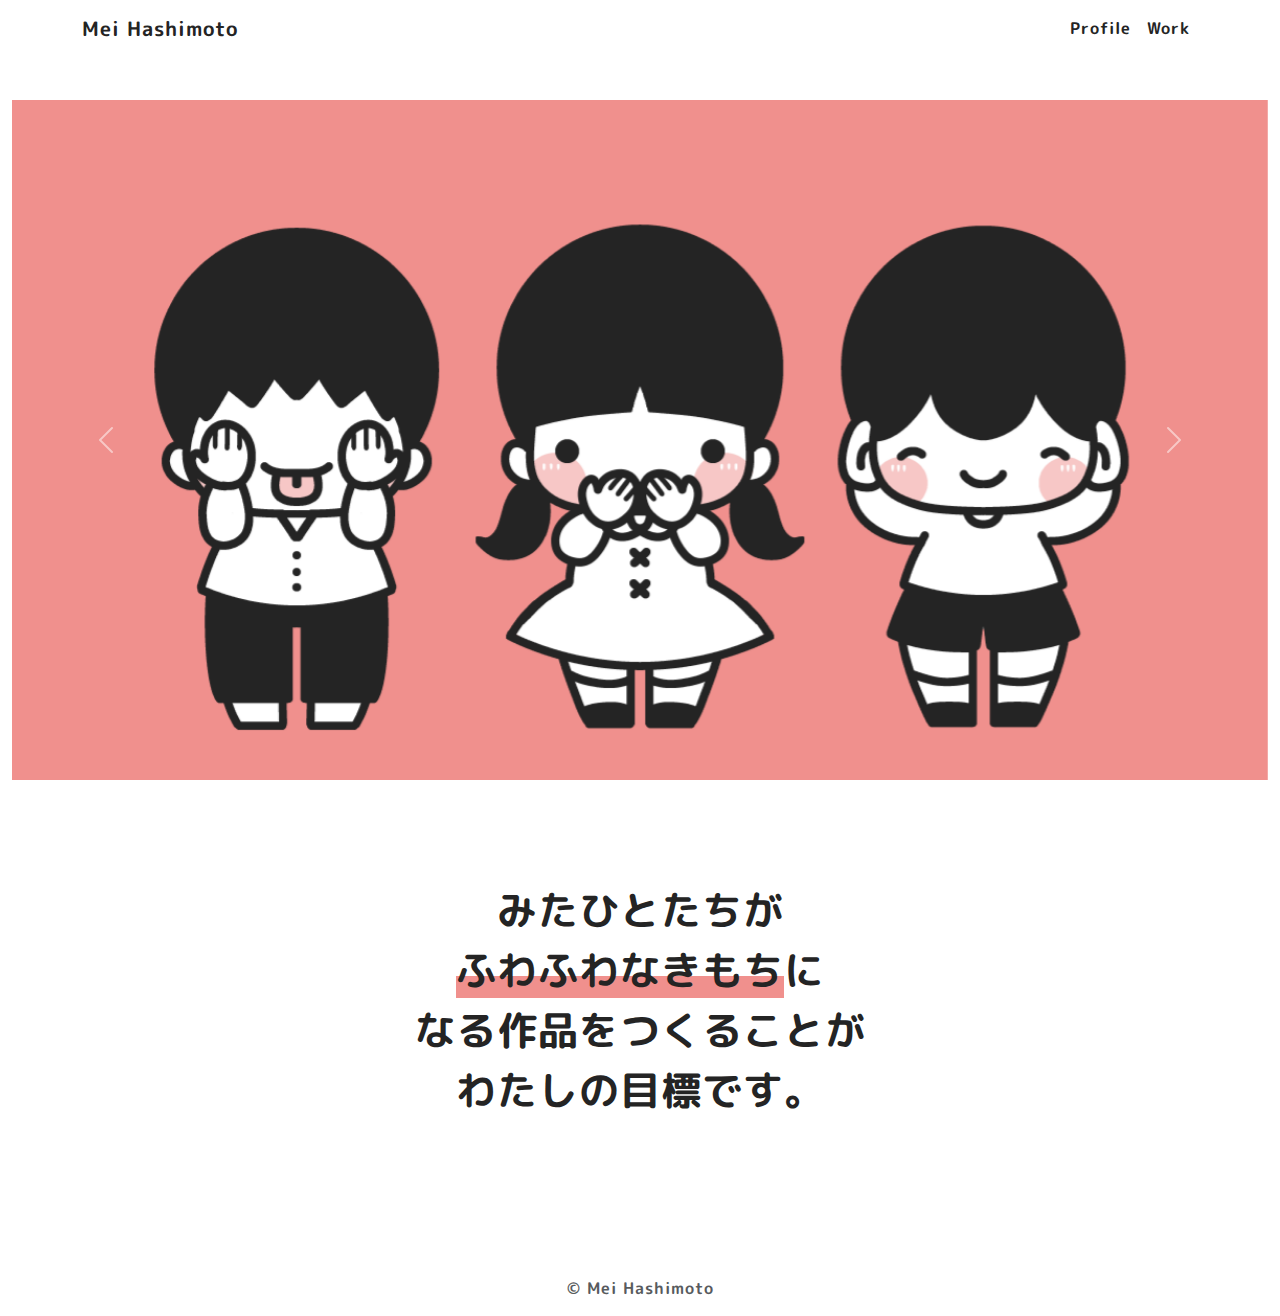
==== index.html @ e9914fd6 "Add files via upload" ====
<!doctype html>
<html lang="ja">
<head>
	<meta charset="utf-8">
	<meta name="description" content="はしもとめいのサイトです。">
	<meta name="viewport" content="width=device-width, initial-scale=1">
	<title>はしもとめい</title>
	<link href="css/reset.css" rel="stylesheet" type="text/css">
	<link href="css/bootstrap.min.css" rel="stylesheet" type="text/css">
	<link href="css/style.css" rel="stylesheet" type="text/css">
	<script src="js/jquery-3.7.1.min.js"></script>
	<script src="js/bootstrap.min.js"></script>
</head>
<body>
	
    <header>
		<nav class="fixed-top navbar navbar-expand-lg bg-white">
			<div class="container-lg">
			<a class="navbar-brand" href="./index.html">Mei Hashimoto</a>
			<button class="navbar-toggler" type="button" data-bs-toggle="collapse" data-bs-target="#navbarNav" aria-controls="navbarNav" aria-expanded="false" aria-label="Toggle navigation">
				<span class="navbar-toggler-icon"></span>
			</button>
			<div class="collapse navbar-collapse justify-content-end" id="navbarNav">
				<ul class="navbar-nav">
					<li class="nav-item">
						<a class="nav-link" href="./profile.html">Profile</a>
					</li>
					<li class="nav-item">
						<a class="nav-link" href="#">Work</a>
					</li>
				</ul>
				</div>
			</div>
		</nav>
    </header>
	
	<main>
		<section id="mainvisual">
			<div class="container-xxl">
				<div id="carouselExample" class="carousel slide">
				  <div class="carousel-inner">
					<div class="carousel-item active">
					  <img src="img/mainvisual1.png" class="d-block w-100" alt="メインビジュアル１">
					</div>
					<div class="carousel-item">
					  <img src="img/mainvisual2.png" class="d-block w-100" alt="メインビジュアル２">
					</div>
				  </div>
				  <button class="carousel-control-prev" type="button" data-bs-target="#carouselExample" data-bs-slide="prev">
					<span class="carousel-control-prev-icon" aria-hidden="true"></span>
					<span class="visually-hidden">Previous</span>
				  </button>
				  <button class="carousel-control-next" type="button" data-bs-target="#carouselExample" data-bs-slide="next">
					<span class="carousel-control-next-icon" aria-hidden="true"></span>
					<span class="visually-hidden">Next</span>
				  </button>
				</div>
			</div>
		</section>
		
		<section id="goal">
			<div class="container">
				<p class="text-center fs-1">みたひとたちが<br><span class="line-marker">ふわふわなきもち</span>に<br>なる作品をつくることが<br>わたしの目標です。</p>
			</div>
		</section>
	
	</main>
	
	<footer class="footer mt-4 py-3">
		<div class="container text-center">
		  <span class="text-muted">&copy; Mei Hashimoto</span>
		</div>
	 </footer>
</body>
</html>
---- css/style.css ----
@charset "UTF-8";


/* style */
:root{
	--dark: #242424;
	--main-color: #f0908d;
}

@font-face {
 	font-family: "MPLUSRounded1c";
 	src: url("../font/MPLUSRounded1c-Bold.ttf") format("truetype");
	font-weight: normal;
    font-style: normal;
}

body{
	letter-spacing: 1px;
	font-family: 'MPLUSRounded1c', sans-serif;
	color: var(--dark);
}

section{
	padding-bottom: 100px;
}
section:first-child{
	padding-top: 100px;
}

.line-marker{
	background:linear-gradient(transparent 60%, var(--main-color) 60%);
}

.sec-title{
	font-size: 3.2rem;
	text-align: center;
	margin-bottom: 40px;
}
.sec-title span{
	padding: 0 20px;
}

/******************************************************/
/*header*/
/******************************************************/
/*ハンバーガーボタン*/
.navbar-toggler-icon{
  background-image: url("data:image/svg+xml,%3csvg xmlns='http://www.w3.org/2000/svg' width='30' height='30' viewBox='0 0 30 30'%3e%3cpath stroke='rgba(255,255,255, 1)' stroke-linecap='round' stroke-miterlimit='10' stroke-width='3' d='M4 7h22M4 15h22M4 23h22'/%3e%3c/svg%3e");
}
.navbar-toggler{
	background-color: var(--dark);
}

/* サイトタイトル */
.navbar-brand{
	color: var(--dark);
}

/* nav-itemの文字色 */
.navbar .navbar-nav .nav-link {
    color: var(--dark);
}
/* nav-item activeの文字色 */
.navbar .navbar-nav .active > .nav-link {
    color: var(--dark);
}
/* nav-item:focus、nav-item:hoverの文字色 */
.navbar .navbar-nav .nav-link:focus, .navbar-light .navbar-nav .nav-link:hover {
    color: var(--dark);
}
/* ドロップダウンアイテムの文字色 */
.dropdown-item {
    color: var(--dark);
}

.navbar-toggler:focus {
    box-shadow: none;
}

.nav-item:hover{
	text-decoration: underline;
}


/******************************************************/
/*footer*/
/******************************************************/
footer{
	background-color: #fff;
}
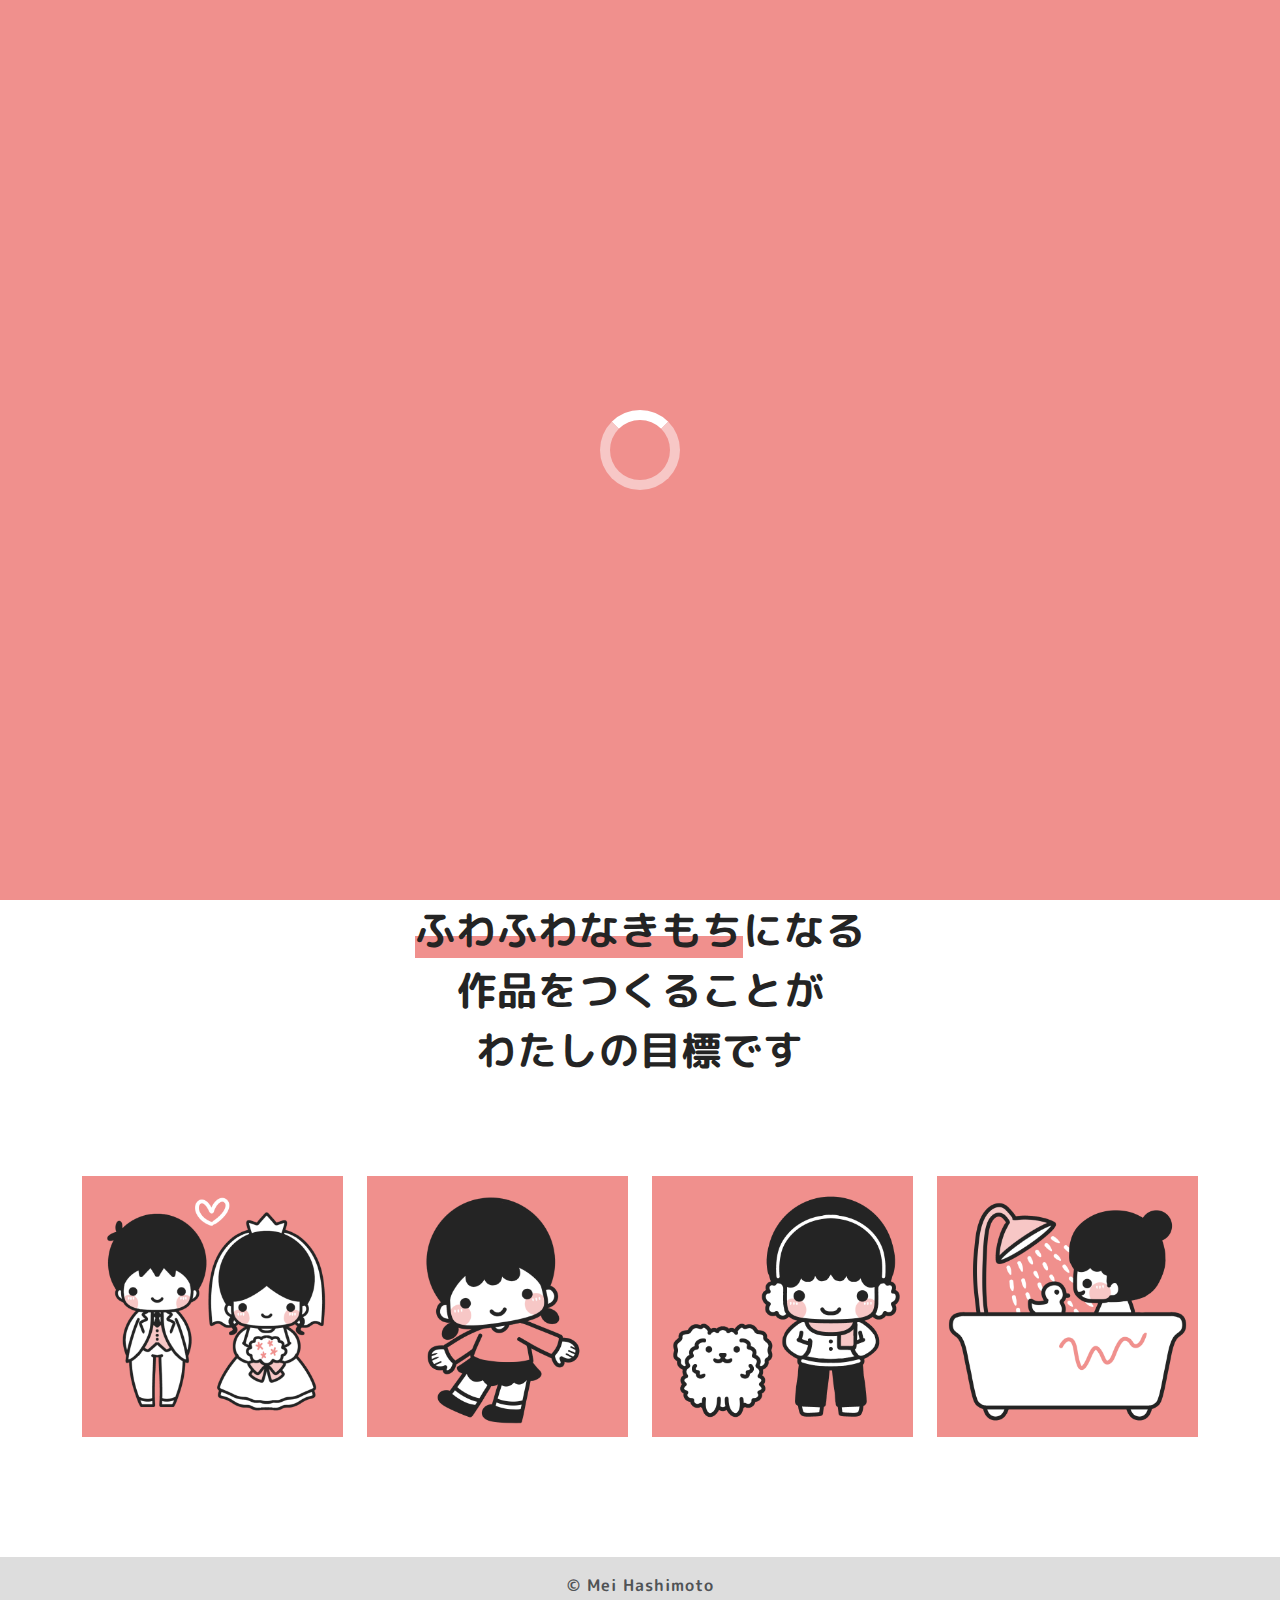
==== commit 10cd2916: "Add files via upload" ====
--- a/index.html
+++ b/index.html
@@ -1,29 +1,33 @@
 <!doctype html>
-<html lang="ja">
+<html lang="ja"><!-- InstanceBegin template="/Templates/テンプレート.dwt" codeOutsideHTMLIsLocked="false" -->
 <head>
 	<meta charset="utf-8">
+	<meta name="viewport" content="width=device-width, initial-scale=1">
+	<!-- InstanceBeginEditable name="doctitle" -->
+	<title>はしもとめい</title>
 	<meta name="description" content="はしもとめいのサイトです。">
-	<meta name="viewport" content="width=device-width, initial-scale=1">
-	<title>はしもとめい</title>
+	<!-- InstanceEndEditable -->
 	<link href="css/reset.css" rel="stylesheet" type="text/css">
 	<link href="css/bootstrap.min.css" rel="stylesheet" type="text/css">
 	<link href="css/style.css" rel="stylesheet" type="text/css">
 	<script src="js/jquery-3.7.1.min.js"></script>
 	<script src="js/bootstrap.min.js"></script>
+	<!-- InstanceBeginEditable name="head" -->
+	<!-- InstanceEndEditable -->
 </head>
 <body>
 	
     <header>
-		<nav class="fixed-top navbar navbar-expand-lg bg-white">
+		<nav class="fixed-top navbar navbar-expand-lg">
 			<div class="container-lg">
-			<a class="navbar-brand" href="./index.html">Mei Hashimoto</a>
+			<a class="navbar-brand" href="index.html">Mei Hashimoto</a>
 			<button class="navbar-toggler" type="button" data-bs-toggle="collapse" data-bs-target="#navbarNav" aria-controls="navbarNav" aria-expanded="false" aria-label="Toggle navigation">
 				<span class="navbar-toggler-icon"></span>
 			</button>
 			<div class="collapse navbar-collapse justify-content-end" id="navbarNav">
 				<ul class="navbar-nav">
 					<li class="nav-item">
-						<a class="nav-link" href="./profile.html">Profile</a>
+						<a class="nav-link" href="profile.html">Profile</a>
 					</li>
 					<li class="nav-item">
 						<a class="nav-link" href="#">Work</a>
@@ -35,6 +39,7 @@
     </header>
 	
 	<main>
+		<!-- InstanceBeginEditable name="main" -->
 		<section id="mainvisual">
 			<div class="container-xxl">
 				<div id="carouselExample" class="carousel slide">
@@ -60,10 +65,29 @@
 		
 		<section id="goal">
 			<div class="container">
-				<p class="text-center fs-1">みたひとたちが<br><span class="line-marker">ふわふわなきもち</span>に<br>なる作品をつくることが<br>わたしの目標です。</p>
+				<p class="text-center fs-1">みたひとたちが<br><span class="line-marker">ふわふわなきもち</span>になる<br>作品をつくることが<br>わたしの目標です</p>
 			</div>
 		</section>
-	
+		
+		<section id="gallary">
+			<div class="container">
+				<div class="row">
+					<div class="col-6 col-lg-3 mb-3">
+						<img src="img/gallary1.PNG" alt="花嫁と花婿">
+					</div>
+					<div class="col-6 col-lg-3 mb-3">
+						<img src="img/gallary2.PNG" alt="女の子">
+					</div>
+					<div class="col-6 col-lg-3 mb-3">
+						<img src="img/gallary3.PNG" alt="冬服と犬">
+					</div>
+					<div class="col-6 col-lg-3 mb-3">
+						<img src="img/gallary4.PNG" alt="お風呂">
+					</div>
+				</div>
+			</div>
+		</section>
+		<!-- InstanceEndEditable -->
 	</main>
 	
 	<footer class="footer mt-4 py-3">
@@ -71,5 +95,13 @@
 		  <span class="text-muted">&copy; Mei Hashimoto</span>
 		</div>
 	 </footer>
+	
+	<div class="loading">
+		<div class="loading-animation">
+			<div class="loader-1"></div>
+		</div>
+	</div>
+	
+	<script src="js/script.js"></script>
 </body>
-</html>
+<!-- InstanceEnd --></html>
--- a/css/style.css
+++ b/css/style.css
@@ -21,10 +21,10 @@
 }
 
 section{
-	padding-bottom: 100px;
+	padding-bottom: 80px;
 }
 section:first-child{
-	padding-top: 100px;
+	padding-top: 80px;
 }
 
 .line-marker{
@@ -43,6 +43,10 @@
 /******************************************************/
 /*header*/
 /******************************************************/
+.navbar{
+	background-color: #fff;
+}
+
 /*ハンバーガーボタン*/
 .navbar-toggler-icon{
   background-image: url("data:image/svg+xml,%3csvg xmlns='http://www.w3.org/2000/svg' width='30' height='30' viewBox='0 0 30 30'%3e%3cpath stroke='rgba(255,255,255, 1)' stroke-linecap='round' stroke-miterlimit='10' stroke-width='3' d='M4 7h22M4 15h22M4 23h22'/%3e%3c/svg%3e");
@@ -86,5 +90,66 @@
 /*footer*/
 /******************************************************/
 footer{
-	background-color: #fff;
+	background-color: #ddd;
+}
+
+/******************************************************/
+/*loading*/
+/******************************************************/
+.loading {
+  width: 100vw;
+  height: 100vh;
+  transition: all 1s;
+  background-color: #FFF;
+  position: fixed;
+  top: 0;
+  left: 0;
+  z-index: 9999;
+  opacity: 1;
+  visibility: visible;
+}
+
+.loading.is-active {
+  opacity: 0;
+  visibility: hidden;
+}
+
+.loading-animation {
+  width: 100vw;
+  height: 100vh;
+  transition: all 1s;
+  background-color: var(--main-color);
+  z-index: 9999;
+  display: flex;
+  align-items: center;
+  justify-content: center;
+  opacity: 0;
+  visibility: hidden;
+}
+
+.loading-animation.is-active {
+  opacity: 1;
+  visibility: visible;
+}
+
+.loader-1 {
+  width: 80px;
+  height: 80px;
+  border-radius: 50%;
+  border: solid 10px;
+  border-color: #fff #f7c7c6 #f7c7c6;
+  position: relative;
+  animation-name: spin;
+  animation-duration: 1s;
+  animation-iteration-count: infinite;
+  animation-timing-function: linear;
+}
+.loading p{
+	color: #fff;
+}
+
+@keyframes spin {
+  to {
+    transform: rotate(360deg);
+  }
 }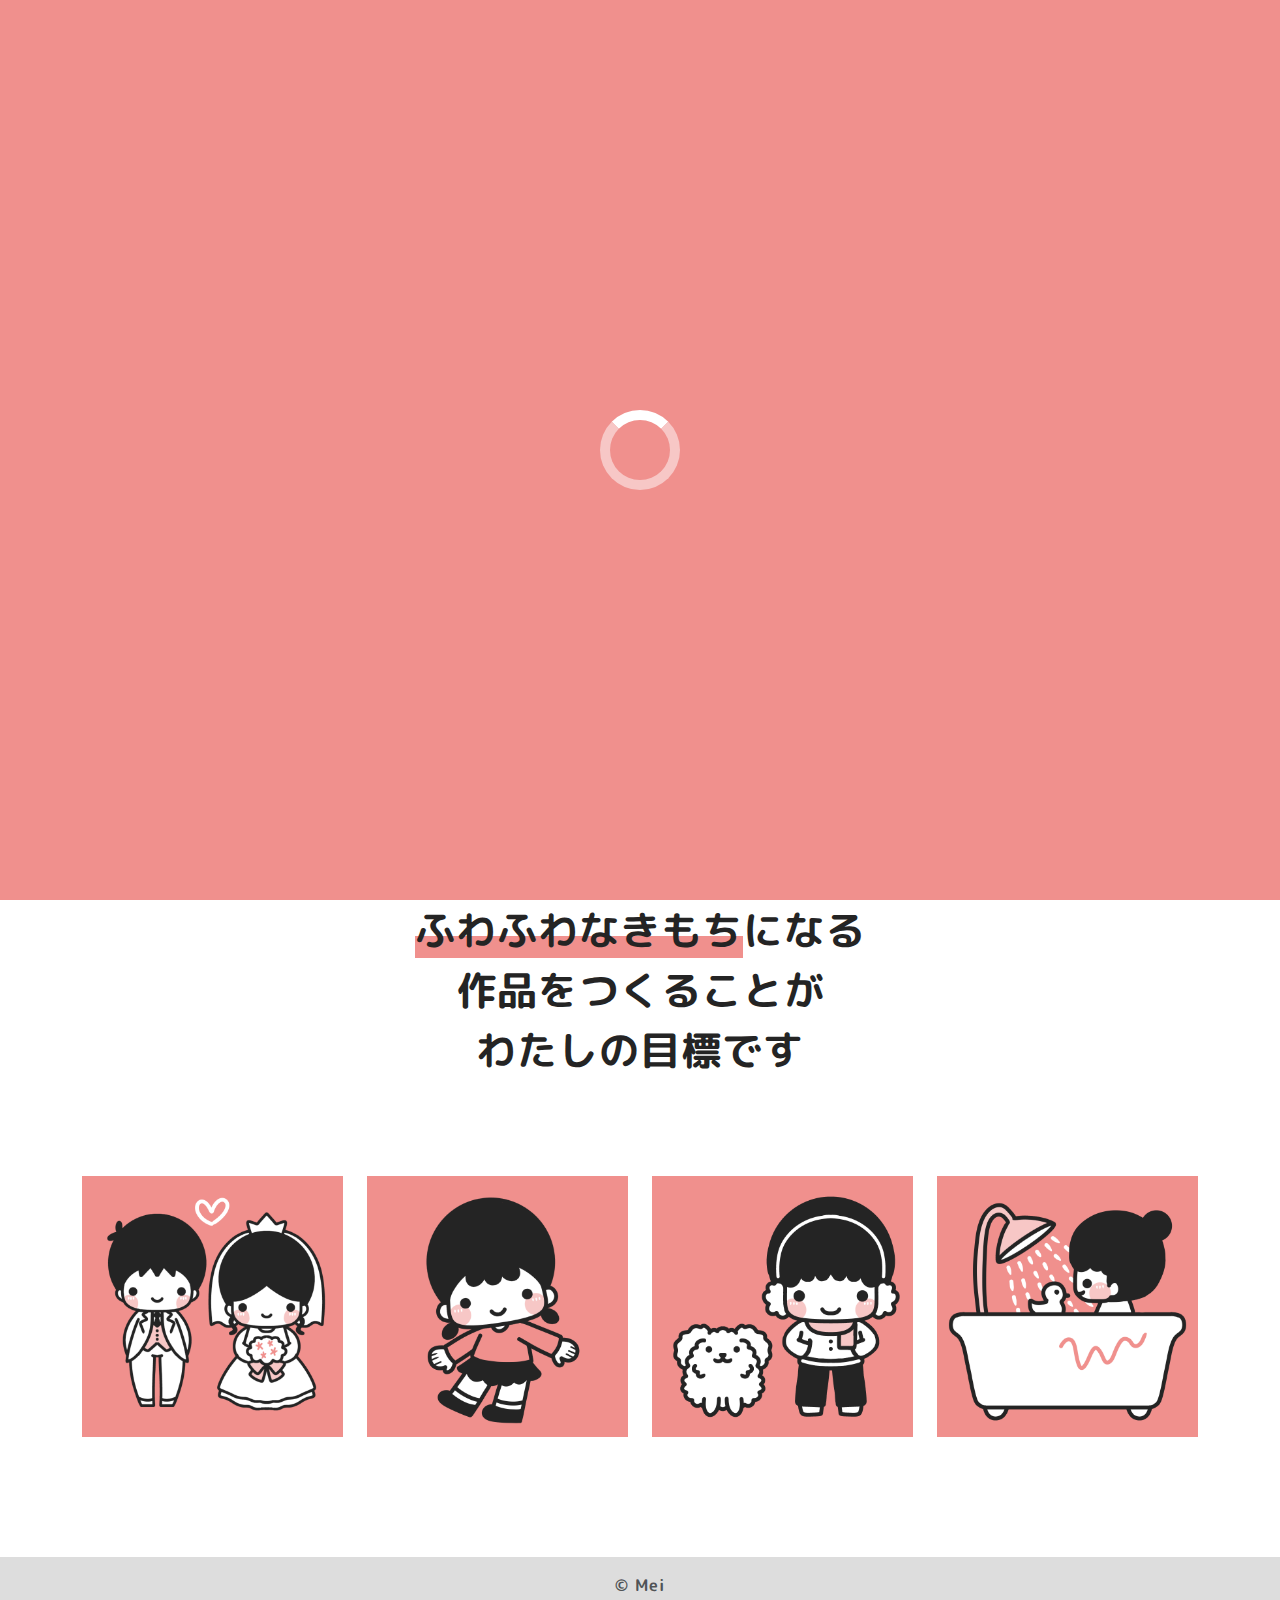
==== commit c697e118: "Add files via upload" ====
--- a/index.html
+++ b/index.html
@@ -4,9 +4,10 @@
 	<meta charset="utf-8">
 	<meta name="viewport" content="width=device-width, initial-scale=1">
 	<!-- InstanceBeginEditable name="doctitle" -->
-	<title>はしもとめい</title>
-	<meta name="description" content="はしもとめいのサイトです。">
+	<title>Mei</title>
+	<meta name="description" content="イラストレーターMeiのサイトです。みたひとたちがふわふわなきもちになる作品をつくることがわたしの目標です">
 	<!-- InstanceEndEditable -->
+	<link rel="icon" href="./img/favicon.ico">
 	<link href="css/reset.css" rel="stylesheet" type="text/css">
 	<link href="css/bootstrap.min.css" rel="stylesheet" type="text/css">
 	<link href="css/style.css" rel="stylesheet" type="text/css">
@@ -20,19 +21,27 @@
     <header>
 		<nav class="fixed-top navbar navbar-expand-lg">
 			<div class="container-lg">
-			<a class="navbar-brand" href="index.html">Mei Hashimoto</a>
-			<button class="navbar-toggler" type="button" data-bs-toggle="collapse" data-bs-target="#navbarNav" aria-controls="navbarNav" aria-expanded="false" aria-label="Toggle navigation">
-				<span class="navbar-toggler-icon"></span>
-			</button>
-			<div class="collapse navbar-collapse justify-content-end" id="navbarNav">
-				<ul class="navbar-nav">
-					<li class="nav-item">
-						<a class="nav-link" href="profile.html">Profile</a>
-					</li>
-					<li class="nav-item">
-						<a class="nav-link" href="#">Work</a>
-					</li>
-				</ul>
+			    <a class="navbar-brand" href="index.html">
+					<img src="img/icon.png" alt="Logo">
+				</a>
+				<button class="navbar-toggler" type="button" data-bs-toggle="collapse" data-bs-target="#navbarNav" aria-controls="navbarNav" aria-expanded="false" aria-label="Toggle navigation">
+					<span class="navbar-toggler-icon"></span>
+				</button>
+				<div class="collapse navbar-collapse justify-content-end" id="navbarNav">
+					<ul class="navbar-nav">
+						<li class="nav-item">
+							<a class="nav-link" href="index.html">Home</a>
+						</li>
+						<li class="nav-item">
+							<a class="nav-link" href="profile.html">Profile</a>
+						</li>
+						<li class="nav-item">
+							<a class="nav-link" href="gallery.html">gallery</a>
+						</li>
+						<li class="nav-item">
+							<a class="nav-link" href="web.html">WebSite</a>
+						</li>
+					</ul>
 				</div>
 			</div>
 		</nav>
@@ -92,7 +101,7 @@
 	
 	<footer class="footer mt-4 py-3">
 		<div class="container text-center">
-		  <span class="text-muted">&copy; Mei Hashimoto</span>
+		  <span class="text-muted">&copy; Mei</span>
 		</div>
 	 </footer>
 	
--- a/css/style.css
+++ b/css/style.css
@@ -45,6 +45,11 @@
 /******************************************************/
 .navbar{
 	background-color: #fff;
+}
+
+.navbar-brand img{
+	width: 30px;
+	height: 30px;
 }
 
 /*ハンバーガーボタン*/
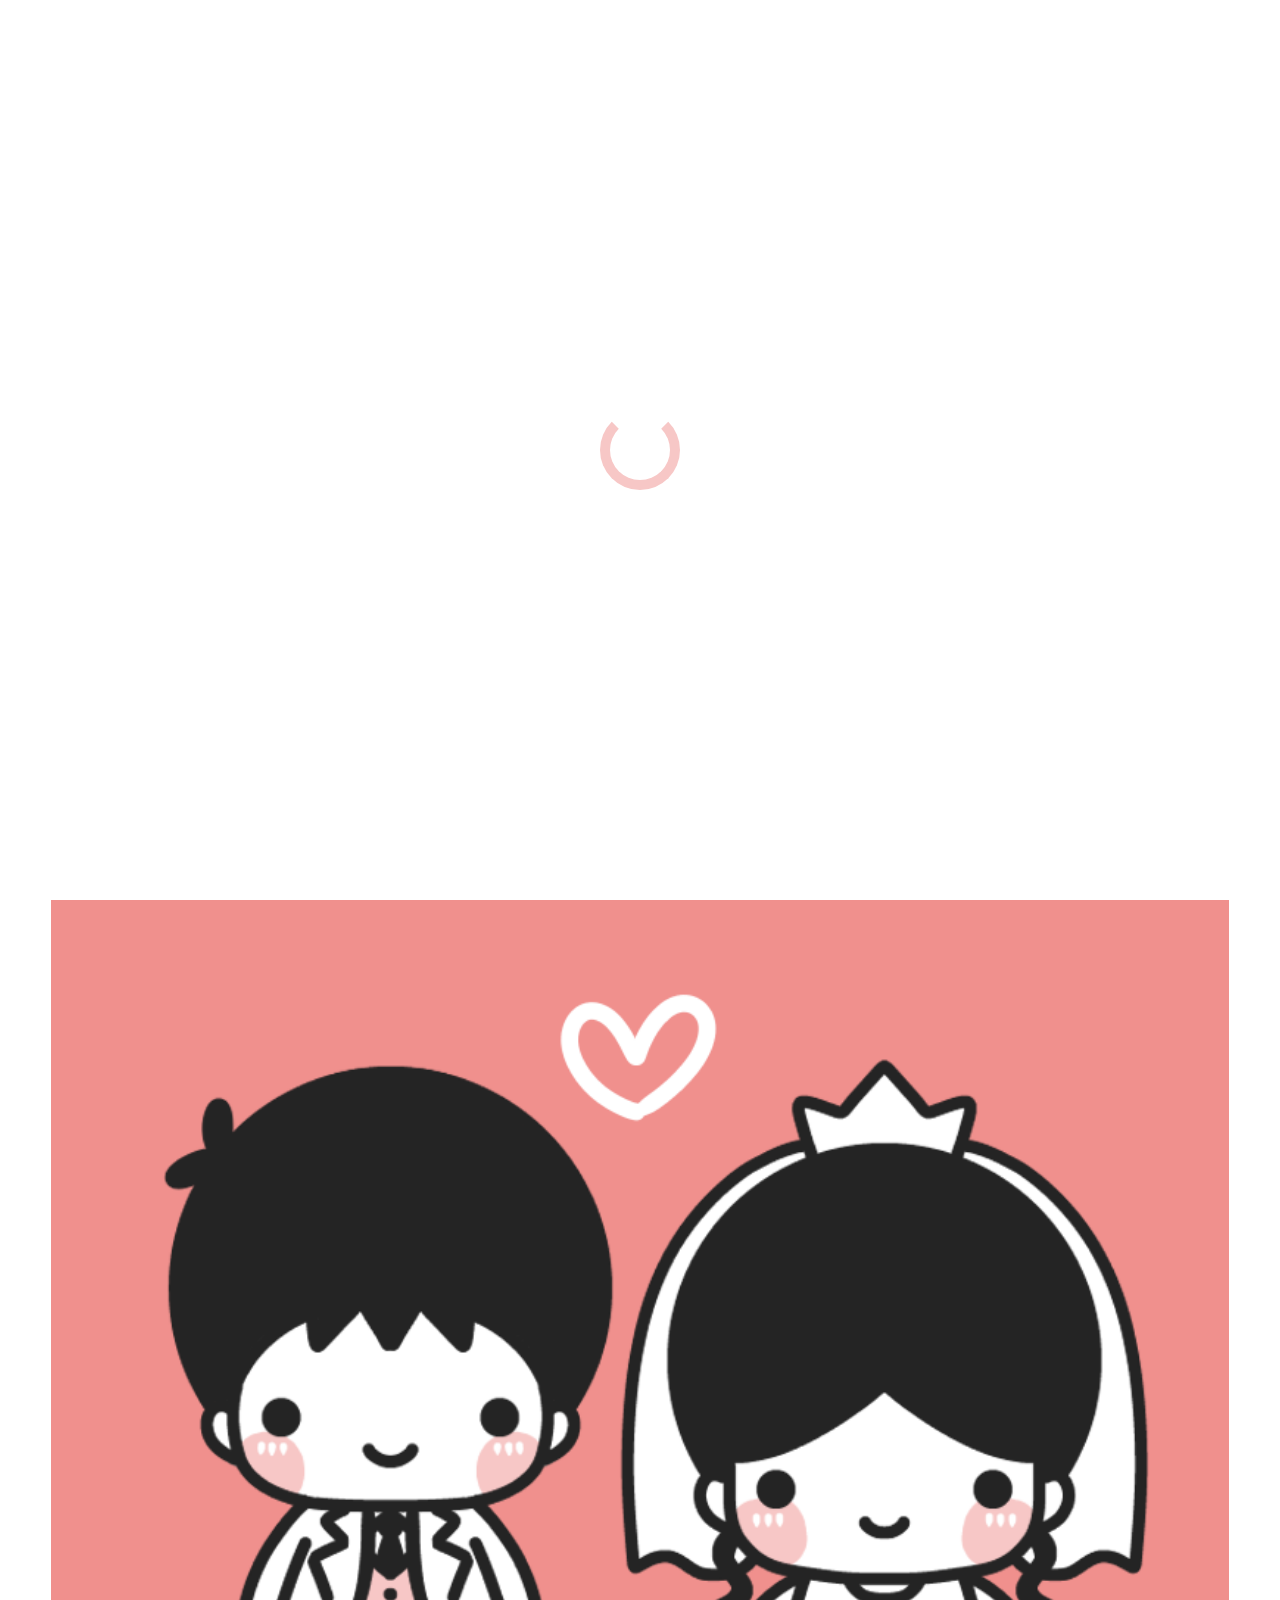
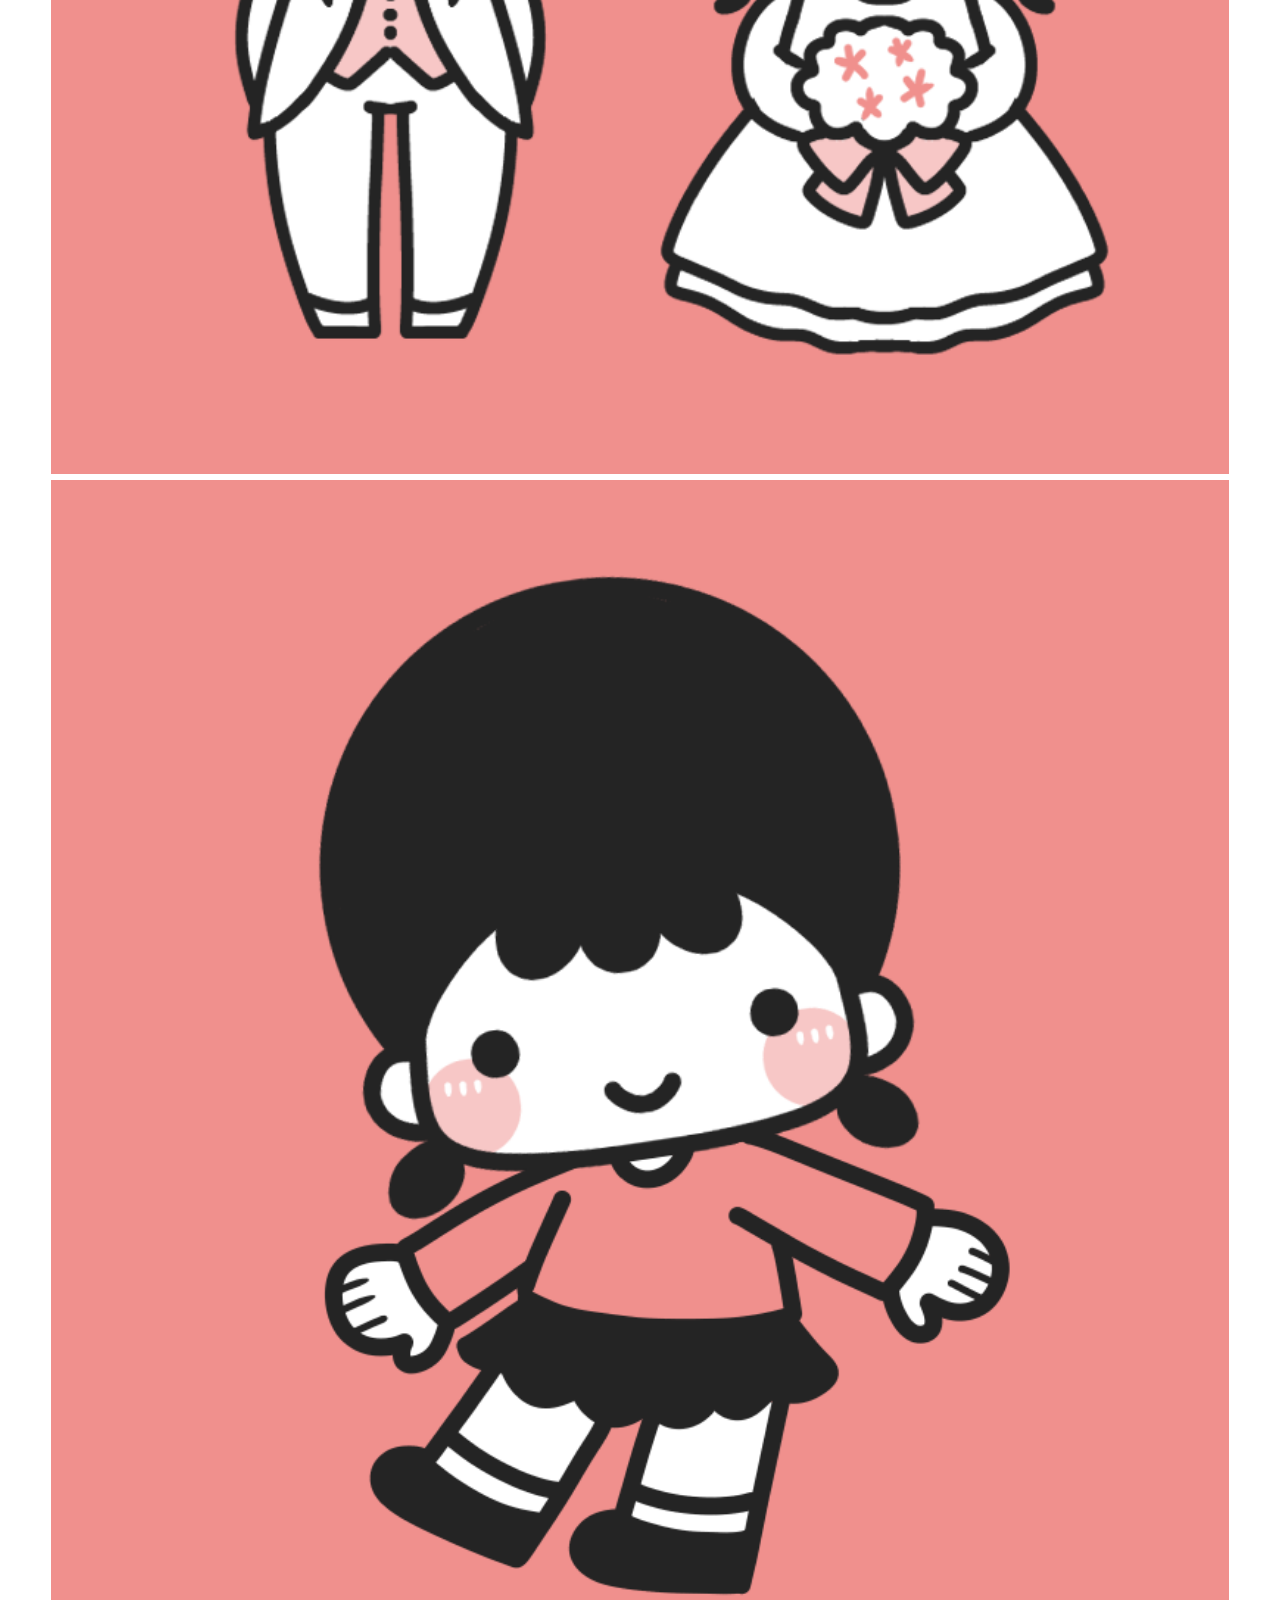
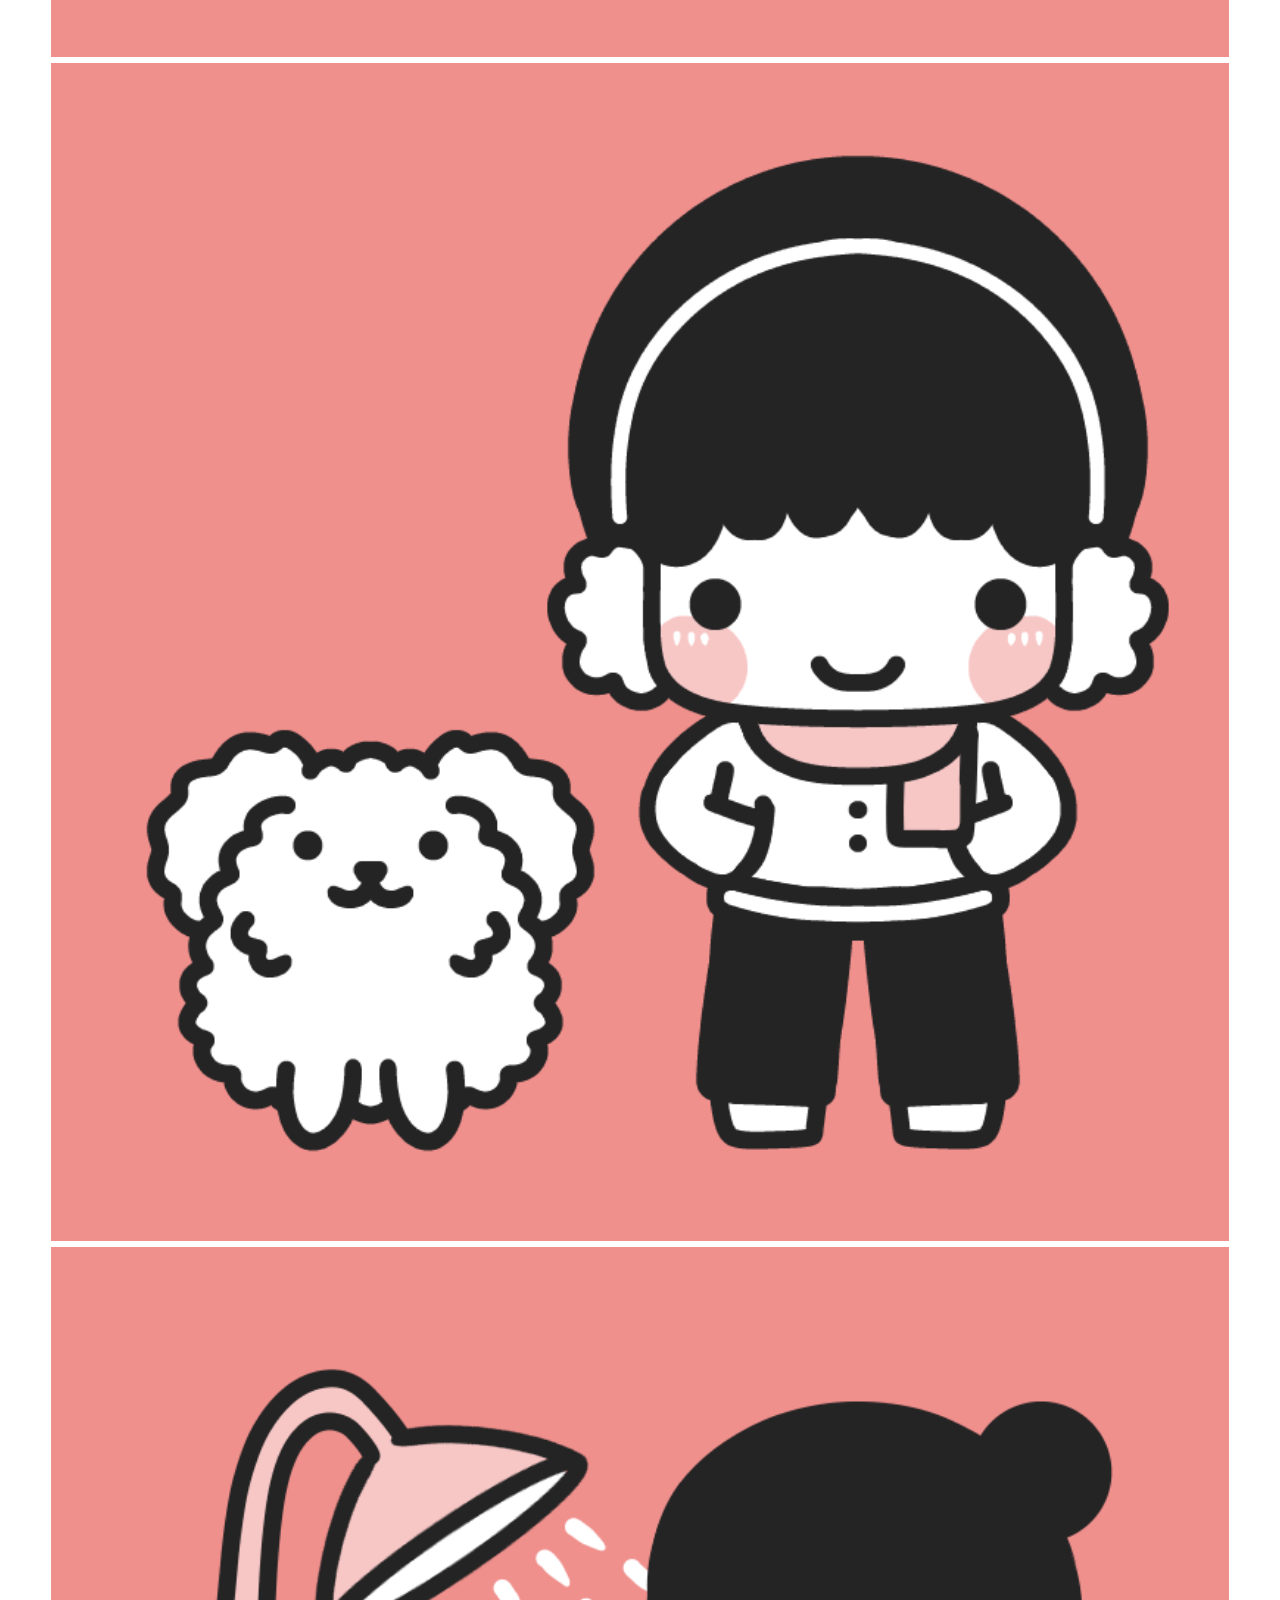
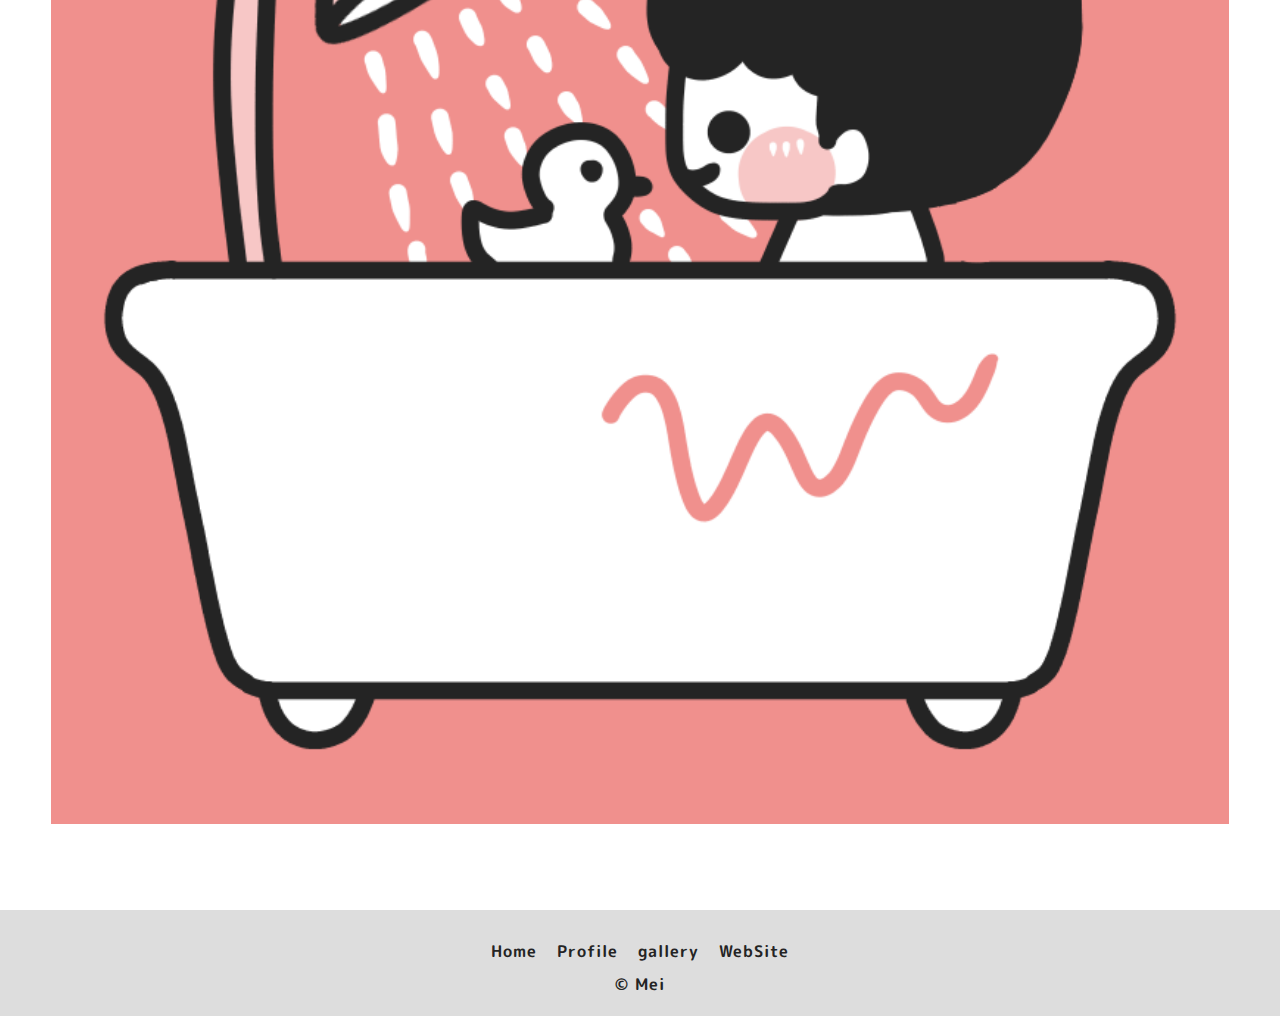
==== commit 59081844: "Add files via upload" ====
--- a/index.html
+++ b/index.html
@@ -9,100 +9,106 @@
 	<!-- InstanceEndEditable -->
 	<link rel="icon" href="./img/favicon.ico">
 	<link href="css/reset.css" rel="stylesheet" type="text/css">
-	<link href="css/bootstrap.min.css" rel="stylesheet" type="text/css">
 	<link href="css/style.css" rel="stylesheet" type="text/css">
 	<script src="js/jquery-3.7.1.min.js"></script>
-	<script src="js/bootstrap.min.js"></script>
 	<!-- InstanceBeginEditable name="head" -->
+
+	<link href="css/index.css" rel="stylesheet" type="text/css">
 	<!-- InstanceEndEditable -->
 </head>
 <body>
 	
-    <header>
-		<nav class="fixed-top navbar navbar-expand-lg">
-			<div class="container-lg">
-			    <a class="navbar-brand" href="index.html">
-					<img src="img/icon.png" alt="Logo">
-				</a>
-				<button class="navbar-toggler" type="button" data-bs-toggle="collapse" data-bs-target="#navbarNav" aria-controls="navbarNav" aria-expanded="false" aria-label="Toggle navigation">
-					<span class="navbar-toggler-icon"></span>
-				</button>
-				<div class="collapse navbar-collapse justify-content-end" id="navbarNav">
-					<ul class="navbar-nav">
-						<li class="nav-item">
-							<a class="nav-link" href="index.html">Home</a>
+    <header id="header">
+		<div class="header-wrap">
+			<h1 class="site-title"><a href="index.html"><img src="img/icon.png" alt="ハート">Mei</a></h1>
+			<div class="header-box">
+				<nav class="header-item">
+					<ul>
+						<li>
+							<a href="index.html">Home</a>
 						</li>
-						<li class="nav-item">
-							<a class="nav-link" href="profile.html">Profile</a>
+						<li>
+							<a href="profile.html">Profile</a>
 						</li>
-						<li class="nav-item">
-							<a class="nav-link" href="gallery.html">gallery</a>
+						<li>
+							<a href="gallery.html">gallery</a>
 						</li>
-						<li class="nav-item">
-							<a class="nav-link" href="web.html">WebSite</a>
+						<li>
+							<a href="web.html">WebSite</a>
 						</li>
 					</ul>
-				</div>
+				</nav>
+				<div id="darkmode" class="header-item"></div>
+				<div class="openbtn header-item"><span></span><span></span><span></span></div>
 			</div>
-		</nav>
+		</div>
+		<ul class="sp-menu">
+			<li>
+				<a href="index.html">Home</a>
+			</li>
+			<li>
+				<a href="profile.html">Profile</a>
+			</li>
+			<li>
+				<a href="gallery.html">gallery</a>
+			</li>
+			<li>
+				<a href="web.html">WebSite</a>
+			</li>
+		</ul>
     </header>
 	
 	<main>
 		<!-- InstanceBeginEditable name="main" -->
 		<section id="mainvisual">
-			<div class="container-xxl">
-				<div id="carouselExample" class="carousel slide">
-				  <div class="carousel-inner">
-					<div class="carousel-item active">
-					  <img src="img/mainvisual1.png" class="d-block w-100" alt="メインビジュアル１">
-					</div>
-					<div class="carousel-item">
-					  <img src="img/mainvisual2.png" class="d-block w-100" alt="メインビジュアル２">
-					</div>
-				  </div>
-				  <button class="carousel-control-prev" type="button" data-bs-target="#carouselExample" data-bs-slide="prev">
-					<span class="carousel-control-prev-icon" aria-hidden="true"></span>
-					<span class="visually-hidden">Previous</span>
-				  </button>
-				  <button class="carousel-control-next" type="button" data-bs-target="#carouselExample" data-bs-slide="next">
-					<span class="carousel-control-next-icon" aria-hidden="true"></span>
-					<span class="visually-hidden">Next</span>
-				  </button>
-				</div>
+			<div class="wrap">
+				<img src="img/mainvisual1.png" alt="メインビジュアル１"></li>
 			</div>
 		</section>
 		
 		<section id="goal">
-			<div class="container">
-				<p class="text-center fs-1">みたひとたちが<br><span class="line-marker">ふわふわなきもち</span>になる<br>作品をつくることが<br>わたしの目標です</p>
+			<div class="wrap">
+				<p>みたひとたちが<br>ふわふわなきもちになる<br>作品をつくることが<br>わたしの目標です</p>
 			</div>
 		</section>
 		
-		<section id="gallary">
-			<div class="container">
-				<div class="row">
-					<div class="col-6 col-lg-3 mb-3">
+		<section id="gallery">
+			<div class="wrap">
+				<ul>
+					<li>
 						<img src="img/gallary1.PNG" alt="花嫁と花婿">
-					</div>
-					<div class="col-6 col-lg-3 mb-3">
+					</li>
+					<li>
 						<img src="img/gallary2.PNG" alt="女の子">
-					</div>
-					<div class="col-6 col-lg-3 mb-3">
+					</li>
+					<li>
 						<img src="img/gallary3.PNG" alt="冬服と犬">
-					</div>
-					<div class="col-6 col-lg-3 mb-3">
+					</li>
+					<li>
 						<img src="img/gallary4.PNG" alt="お風呂">
-					</div>
+					</li>
 				</div>
 			</div>
 		</section>
 		<!-- InstanceEndEditable -->
 	</main>
 	
-	<footer class="footer mt-4 py-3">
-		<div class="container text-center">
-		  <span class="text-muted">&copy; Mei</span>
-		</div>
+	<footer id="footer">
+		<ul class="footer-menu">
+			<li>
+				<a href="index.html">Home</a>
+			</li>
+			<li>
+				<a href="profile.html">Profile</a>
+			</li>
+			<li>
+				<a href="gallery.html">gallery</a>
+			</li>
+			<li>
+				<a href="web.html">WebSite</a>
+			</li>
+		</ul>
+		<p>&copy; Mei</p>
 	 </footer>
 	
 	<div class="loading">
--- a/css/style.css
+++ b/css/style.css
@@ -1,11 +1,14 @@
 @charset "UTF-8";
 
 
-/* style */
-:root{
+/* color */
+body {
+	--light: #fff;
 	--dark: #242424;
-	--main-color: #f0908d;
-}
+	--pink: #f0908d;
+}
+
+
 
 @font-face {
  	font-family: "MPLUSRounded1c";
@@ -18,18 +21,19 @@
 	letter-spacing: 1px;
 	font-family: 'MPLUSRounded1c', sans-serif;
 	color: var(--dark);
+	background-color: var(--light);
+	font-size: 1.6rem;
+	transition: all .3s;
+}
+
+a{
+	color:var(--dark);
 }
 
 section{
 	padding-bottom: 80px;
 }
-section:first-child{
-	padding-top: 80px;
-}
-
-.line-marker{
-	background:linear-gradient(transparent 60%, var(--main-color) 60%);
-}
+
 
 .sec-title{
 	font-size: 3.2rem;
@@ -39,65 +43,181 @@
 .sec-title span{
 	padding: 0 20px;
 }
-
+.wrap{
+	width: 100%;
+	max-width: 1280px;
+	margin: 0 auto;
+	padding: 0 4%;
+}
 /******************************************************/
 /*header*/
 /******************************************************/
-.navbar{
-	background-color: #fff;
-}
-
-.navbar-brand img{
+#header{
+	width: 100%;
+	height: 80px;
+	padding: 10px;
+	z-index: 1000;
+	position: fixed;
+	top:0;
+	left:0;
+	background-color: var(--light);
+}
+#header .header-wrap{
+	height: 100%;
+	display: flex;
+	justify-content: space-between;
+	align-items: center;
+}
+
+#header .site-title{
+	text-align: center;
+	font-size: 2.0rem;
+}
+
+#header .site-title img{
 	width: 30px;
 	height: 30px;
-}
-
-/*ハンバーガーボタン*/
-.navbar-toggler-icon{
-  background-image: url("data:image/svg+xml,%3csvg xmlns='http://www.w3.org/2000/svg' width='30' height='30' viewBox='0 0 30 30'%3e%3cpath stroke='rgba(255,255,255, 1)' stroke-linecap='round' stroke-miterlimit='10' stroke-width='3' d='M4 7h22M4 15h22M4 23h22'/%3e%3c/svg%3e");
-}
-.navbar-toggler{
-	background-color: var(--dark);
-}
-
-/* サイトタイトル */
-.navbar-brand{
-	color: var(--dark);
-}
-
-/* nav-itemの文字色 */
-.navbar .navbar-nav .nav-link {
-    color: var(--dark);
-}
-/* nav-item activeの文字色 */
-.navbar .navbar-nav .active > .nav-link {
-    color: var(--dark);
-}
-/* nav-item:focus、nav-item:hoverの文字色 */
-.navbar .navbar-nav .nav-link:focus, .navbar-light .navbar-nav .nav-link:hover {
-    color: var(--dark);
-}
-/* ドロップダウンアイテムの文字色 */
-.dropdown-item {
-    color: var(--dark);
-}
-
-.navbar-toggler:focus {
-    box-shadow: none;
-}
-
-.nav-item:hover{
+	vertical-align: middle;
+	margin-right: 5px;
+}
+
+#header .header-box{
+	height: 100%;
+	display: flex;
+	align-items: center;
+}
+
+#header .header-item{
+	margin-left: 20px;
+}
+
+nav ul {
+	display: flex;
+}
+nav ul li{
+	margin-left: 20px;
+}
+nav ul li:hover{
 	text-decoration: underline;
 }
 
+#darkmode{
+	position: relative;
+	background: #242424;
+	cursor: pointer;
+    width: 54px;
+    height:54px;
+	border: 2px solid #fff;
+	border-radius: 5px;
+	background-image:url("../img/moon.svg");
+	background-size: 30px 30px;
+	background-position: center;
+	background-repeat: no-repeat;
+	transition: all .3s;
+}
+#darkmode.on{
+	background-image:url("../img/sun.svg");
+}
+
+#header .openbtn{
+	position: relative;
+	background: #242424;
+	cursor: pointer;
+    width: 54px;
+    height:54px;
+	border: 2px solid #fff;
+	border-radius: 5px;
+	display: none;
+}
+
+/*ボタン内側*/
+#header .openbtn span{
+    display: inline-block;
+    transition: all .3s;
+    position: absolute;
+    left: 14px;
+    height: 3px;
+    border-radius: 2px;
+	background: #fff;
+  	width: 45%;
+  }
+
+#header .openbtn span:nth-of-type(1) {
+	top:15px;	
+}
+
+#header .openbtn span:nth-of-type(2) {
+	top:23px;
+}
+
+#header .openbtn span:nth-of-type(3) {
+	top:31px;
+}
+
+/*activeクラスが付与されると線が回転して×に*/
+
+#header .openbtn.active span:nth-of-type(1) {
+    top: 18px;
+    left: 18px;
+    transform: translateY(6px) rotate(-45deg);
+    width: 30%;
+}
+
+#header .openbtn.active span:nth-of-type(2) {
+	opacity: 0;/*真ん中の線は透過*/
+}
+
+#header .openbtn.active span:nth-of-type(3){
+    top: 30px;
+    left: 18px;
+    transform: translateY(-6px) rotate(45deg);
+    width: 30%;
+}
+
+#header ul.sp-menu{
+	position: absolute;
+	top: 80px;
+	left: 0;
+	width: 100%;
+	background-color: var(--light);
+	transform: scaleY(0);
+	transform-origin: top center;
+	transition: all 0.3s;
+}
+#header ul.sp-menu li{
+	padding: 20px;
+	text-align: center;
+}
+#header ul.sp-menu li:hover{
+	text-decoration: underline;
+}
+#header ul.sp-menu.active{
+	transform: scaleY(1);
+}
+
+
 
 /******************************************************/
 /*footer*/
 /******************************************************/
-footer{
+#footer{
 	background-color: #ddd;
-}
-
+	padding: 20px;
+}
+#footer ul.footer-menu{
+	display: flex;
+	flex-wrap: wrap;
+	justify-content: center;
+}
+#footer ul.footer-menu li{
+	margin: 10px;
+}
+#footer ul.footer-menu li:hover{
+	text-decoration: underline;
+}
+#footer p{
+	text-align: center;
+}
 /******************************************************/
 /*loading*/
 /******************************************************/
@@ -157,4 +277,33 @@
   to {
     transform: rotate(360deg);
   }
-}+}
+
+
+/******************************************************/
+/*darkmode*/
+/******************************************************/
+body.dark{
+	--light: #242424;
+	--dark: #fff;
+}
+
+body.dark #footer{
+	background-color: #242424;
+}
+
+/******************************************************/
+/*smartphone*/
+/******************************************************/
+@media screen and (max-width: 750px){
+	nav{
+		display: none;
+	}
+	#header .openbtn{
+		display: block;
+	}
+}
+
+
+
+
--- a/css/index.css
+++ b/css/index.css
@@ -0,0 +1,3 @@
+@charset "utf-8";
+/* CSS Document */
+
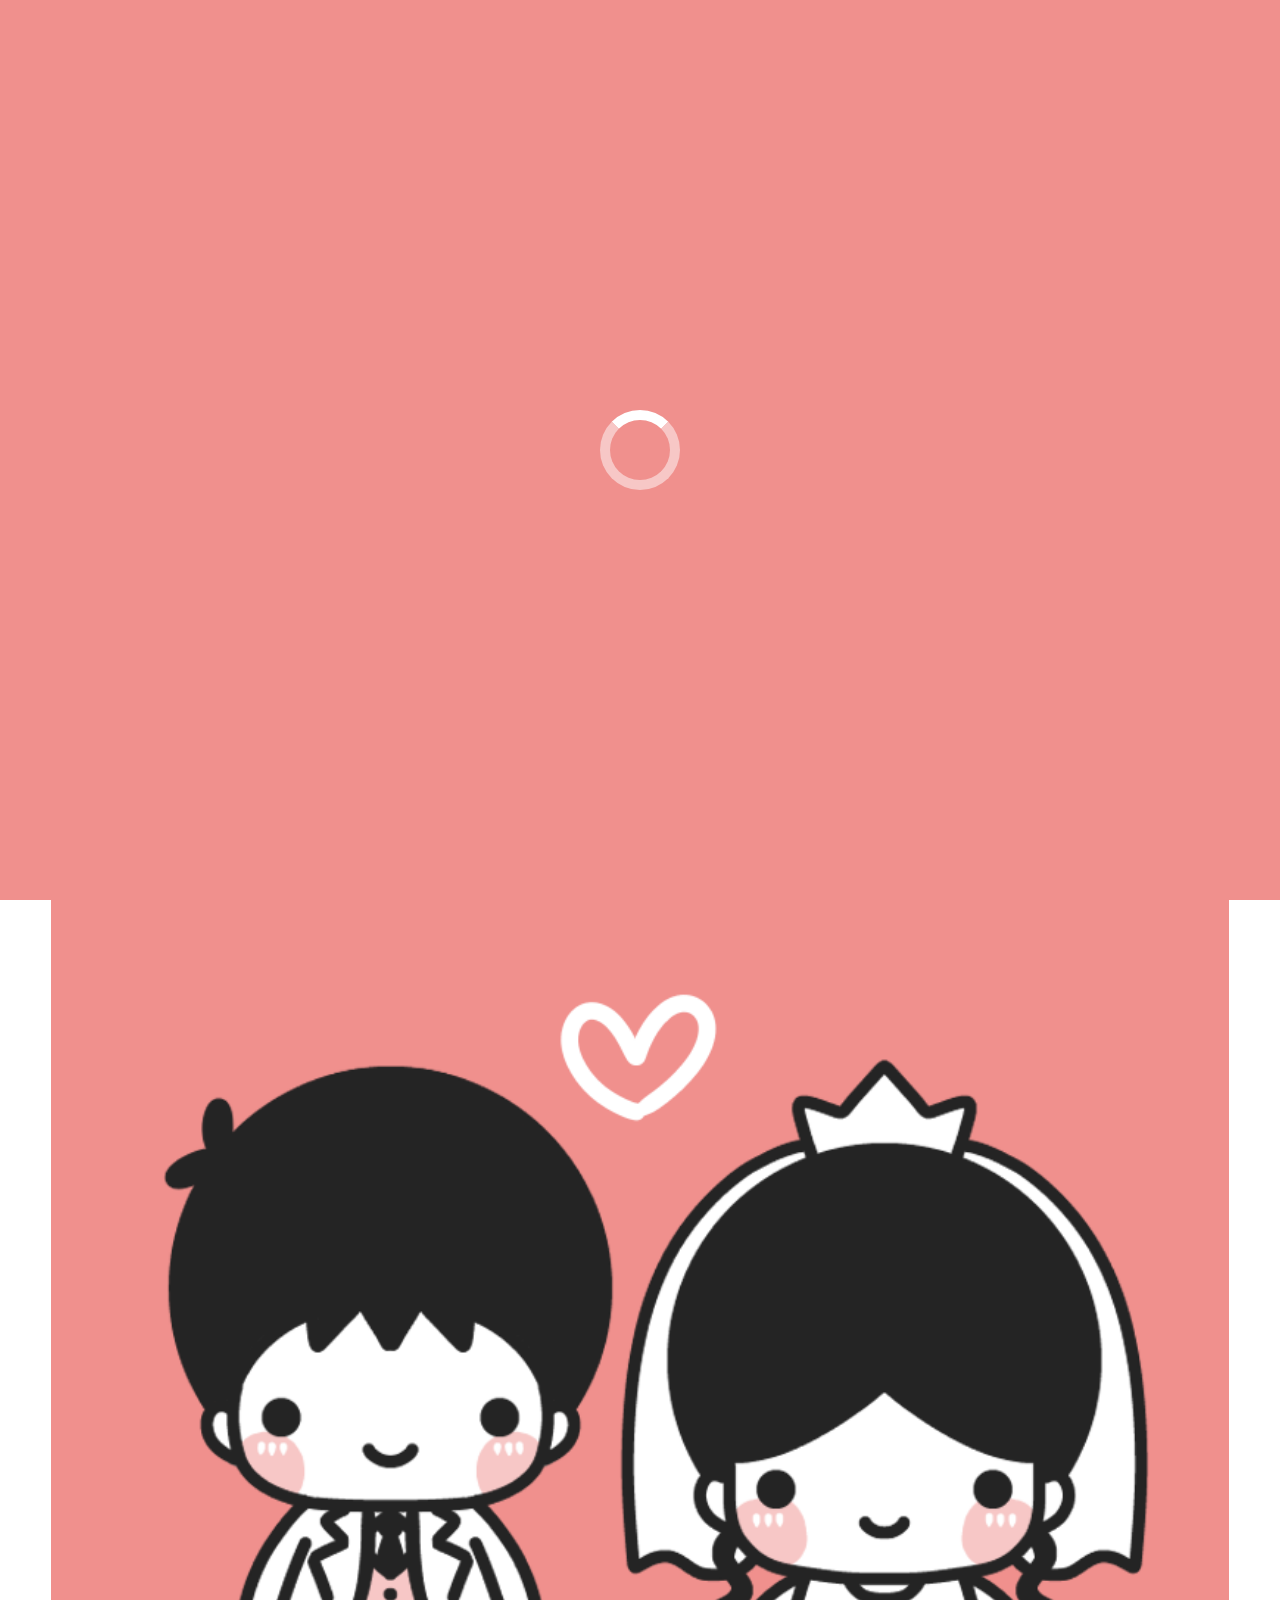
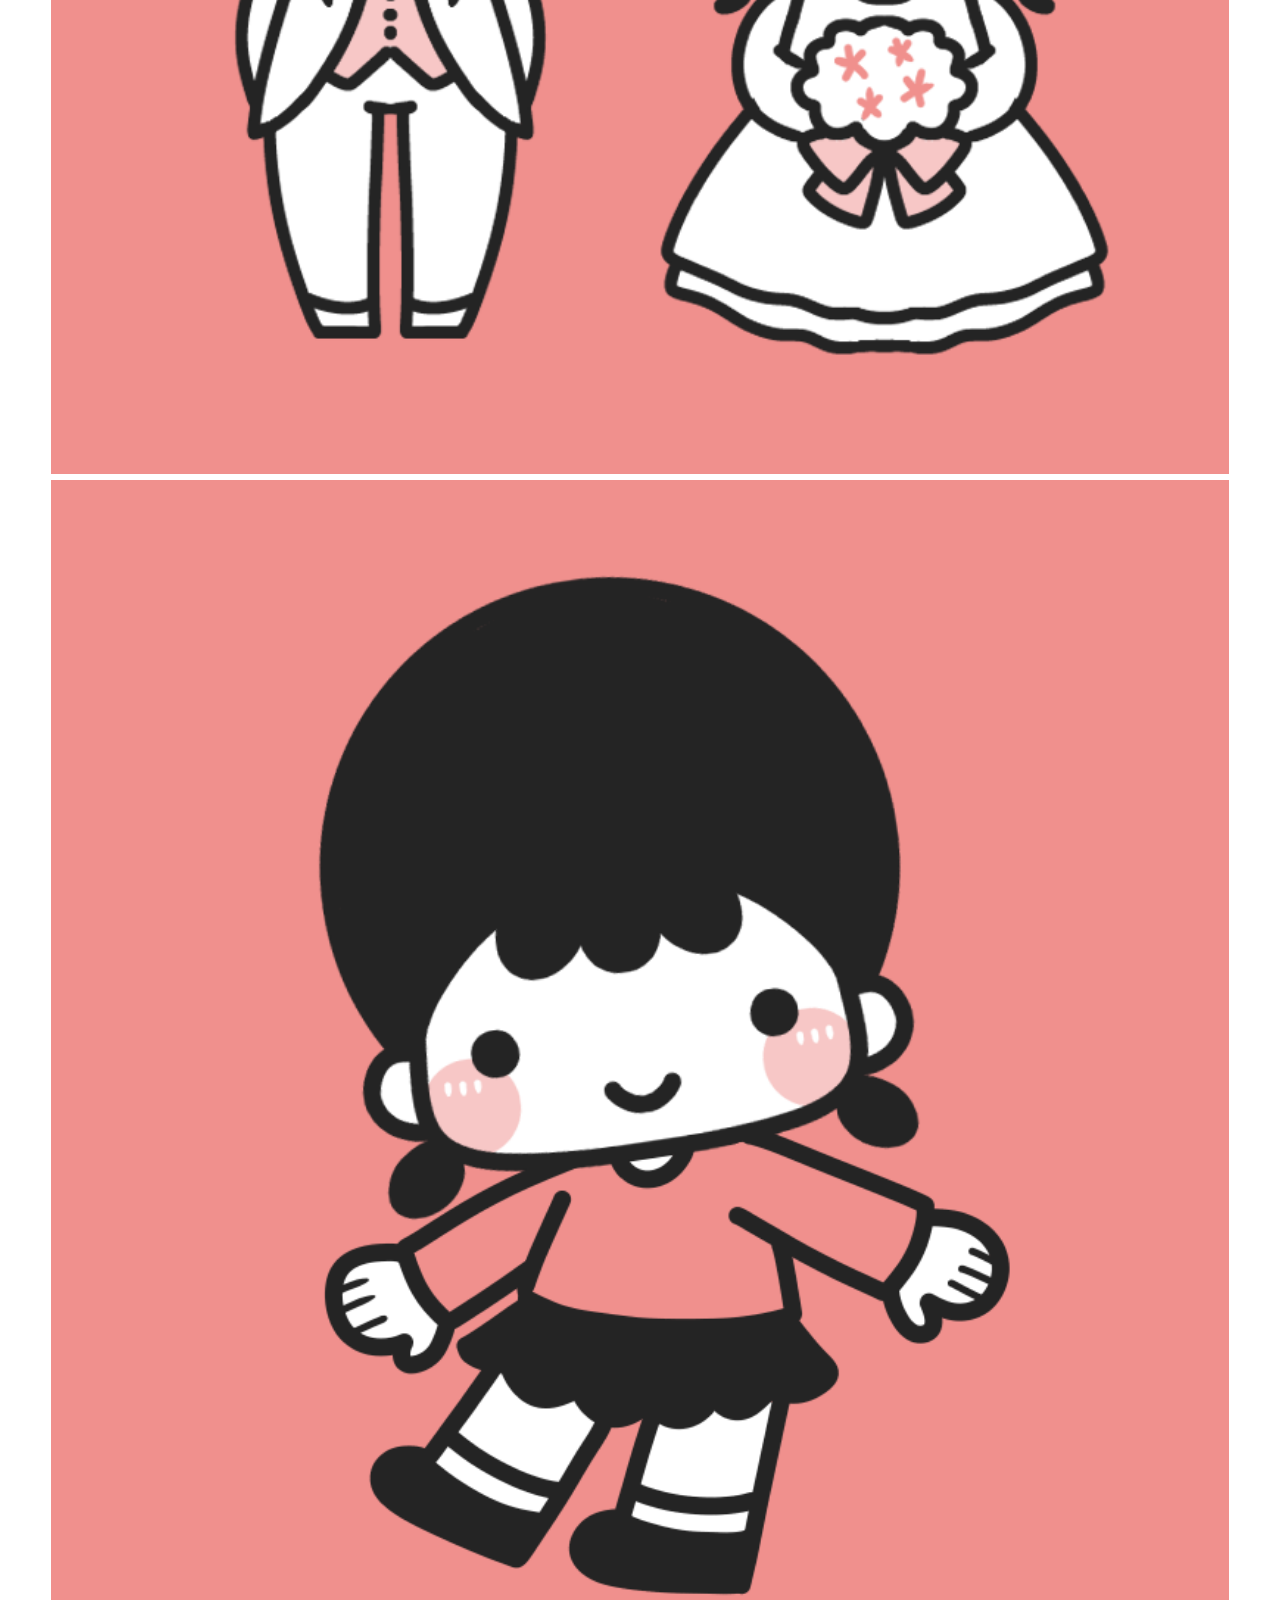
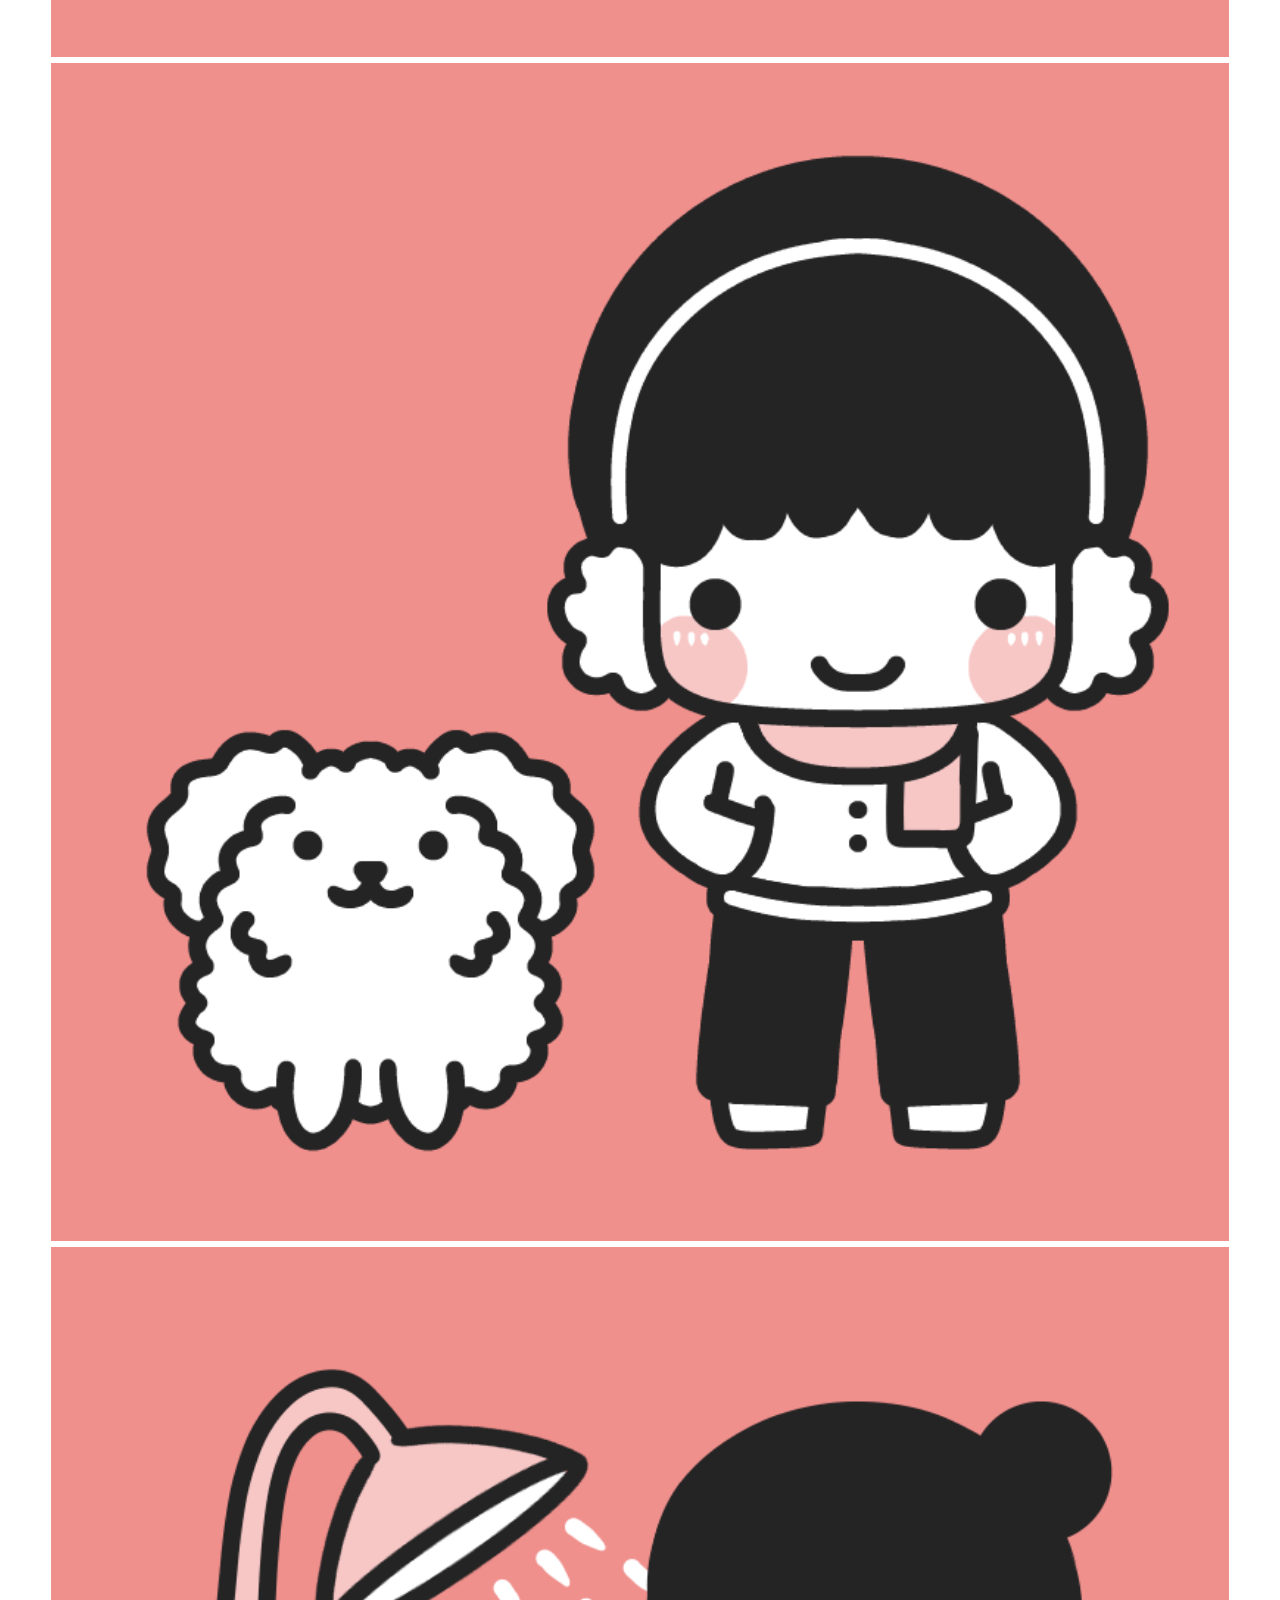
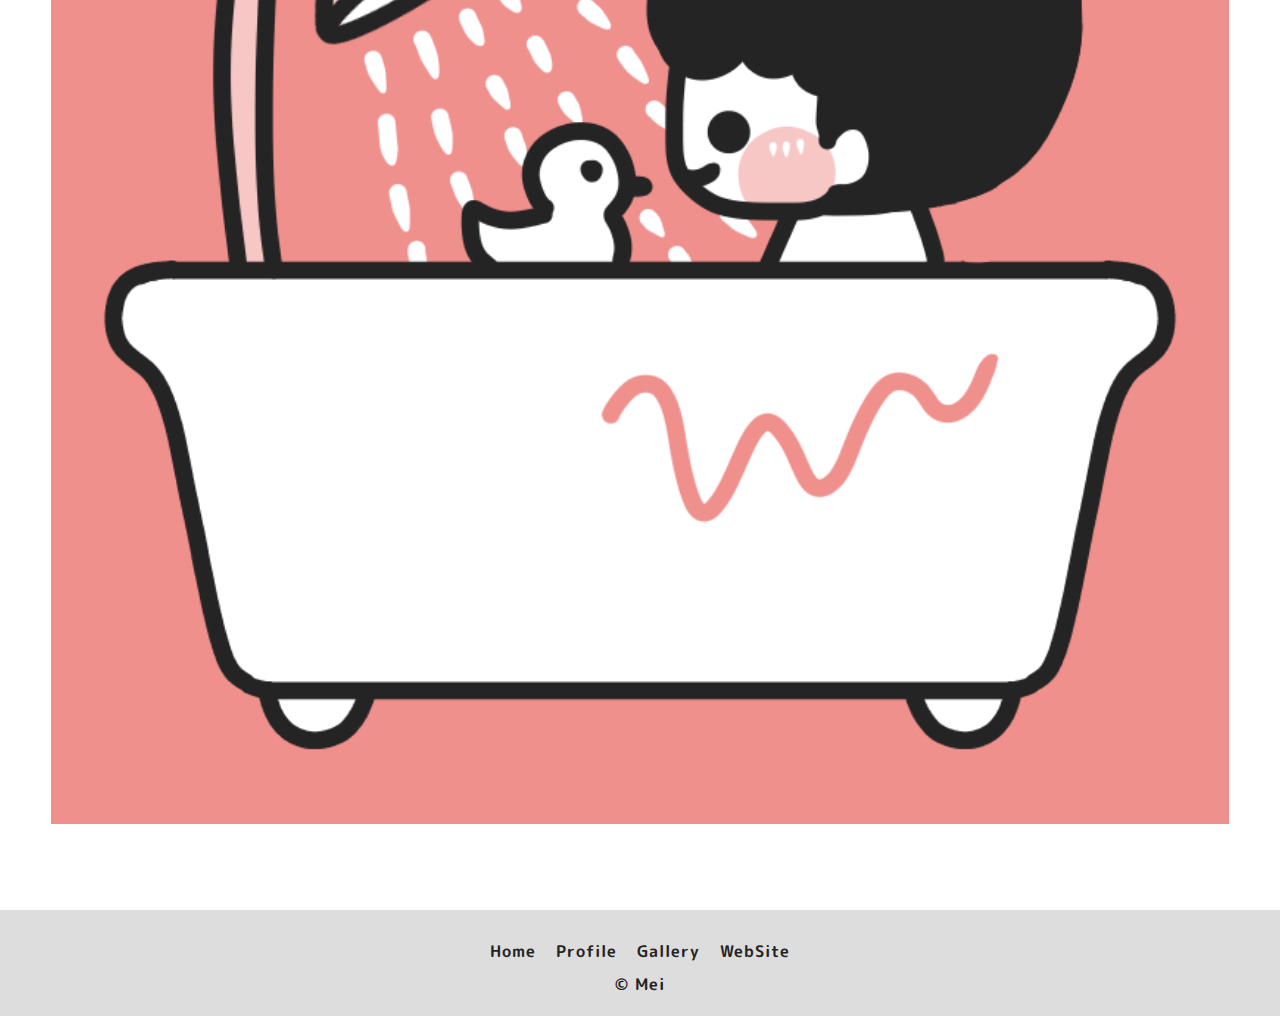
==== commit 8db9e1ab: "Add files via upload" ====
--- a/index.html
+++ b/index.html
@@ -22,40 +22,23 @@
 		<div class="header-wrap">
 			<h1 class="site-title"><a href="index.html"><img src="img/icon.png" alt="ハート">Mei</a></h1>
 			<div class="header-box">
-				<nav class="header-item">
-					<ul>
-						<li>
-							<a href="index.html">Home</a>
-						</li>
-						<li>
-							<a href="profile.html">Profile</a>
-						</li>
-						<li>
-							<a href="gallery.html">gallery</a>
-						</li>
-						<li>
-							<a href="web.html">WebSite</a>
-						</li>
-					</ul>
-				</nav>
-				<div id="darkmode" class="header-item"></div>
-				<div class="openbtn header-item"><span></span><span></span><span></span></div>
+				<button id="darkmode" class="header-item" aria-label="ダークモード"></button>
+				<button id="js-hamburger" type="button" class="hamburger header-item" aria-controls="navigation" aria-expanded="false" aria-label="メニューを開く">
+					<span class="hamburger__line"></span>
+				</button>
 			</div>
 		</div>
-		<ul class="sp-menu">
-			<li>
-				<a href="index.html">Home</a>
-			</li>
-			<li>
-				<a href="profile.html">Profile</a>
-			</li>
-			<li>
-				<a href="gallery.html">gallery</a>
-			</li>
-			<li>
-				<a href="web.html">WebSite</a>
-			</li>
-		</ul>
+		<div class="header__nav-area js-nav-area" id="navigation">
+			<nav id="js-global-navigation" class="global-navigation">
+				<ul class="global-navigation__list">
+					<li><a href="index.html">Home</a></li>
+					<li><a href="profile.html">Profile</a></li>
+					<li><a href="gallery.html">Gallery</a></li>
+					<li><a href="web.html">WebSite</a></li>
+				</ul>
+				<div id="js-focus-trap" tabindex="0"></div>
+			</nav>
+		</div>
     </header>
 	
 	<main>
@@ -102,7 +85,7 @@
 				<a href="profile.html">Profile</a>
 			</li>
 			<li>
-				<a href="gallery.html">gallery</a>
+				<a href="gallery.html">Gallery</a>
 			</li>
 			<li>
 				<a href="web.html">WebSite</a>
--- a/css/style.css
+++ b/css/style.css
@@ -1,4 +1,5 @@
 @charset "UTF-8";
+
 
 
 /* color */
@@ -36,10 +37,13 @@
 
 
 .sec-title{
-	font-size: 3.2rem;
+	font-size: 3.6rem;
 	text-align: center;
 	margin-bottom: 40px;
 }
+
+
+
 .sec-title span{
 	padding: 0 20px;
 }
@@ -52,21 +56,18 @@
 /******************************************************/
 /*header*/
 /******************************************************/
-#header{
+#header .header-wrap{
 	width: 100%;
 	height: 80px;
 	padding: 10px;
+	display: flex;
+	justify-content: space-between;
+	align-items: center;
 	z-index: 1000;
+	background-color: var(--light);
 	position: fixed;
 	top:0;
 	left:0;
-	background-color: var(--light);
-}
-#header .header-wrap{
-	height: 100%;
-	display: flex;
-	justify-content: space-between;
-	align-items: center;
 }
 
 #header .site-title{
@@ -91,24 +92,11 @@
 	margin-left: 20px;
 }
 
-nav ul {
-	display: flex;
-}
-nav ul li{
-	margin-left: 20px;
-}
-nav ul li:hover{
-	text-decoration: underline;
-}
-
 #darkmode{
 	position: relative;
-	background: #242424;
 	cursor: pointer;
     width: 54px;
-    height:54px;
-	border: 2px solid #fff;
-	border-radius: 5px;
+    height: 54px;
 	background-image:url("../img/moon.svg");
 	background-size: 30px 30px;
 	background-position: center;
@@ -119,82 +107,84 @@
 	background-image:url("../img/sun.svg");
 }
 
-#header .openbtn{
-	position: relative;
-	background: #242424;
-	cursor: pointer;
+
+
+#header .hamburger {
+    display: block;
+    height: 60px;
+    position: relative;
     width: 54px;
     height:54px;
-	border: 2px solid #fff;
-	border-radius: 5px;
-	display: none;
-}
-
-/*ボタン内側*/
-#header .openbtn span{
-    display: inline-block;
-    transition: all .3s;
+	cursor: pointer;
+}
+#header .hamburger__line {
+    display: block;
+    height: 3px;
     position: absolute;
-    left: 14px;
-    height: 3px;
     border-radius: 2px;
-	background: #fff;
-  	width: 45%;
-  }
-
-#header .openbtn span:nth-of-type(1) {
-	top:15px;	
-}
-
-#header .openbtn span:nth-of-type(2) {
-	top:23px;
-}
-
-#header .openbtn span:nth-of-type(3) {
-	top:31px;
-}
-
-/*activeクラスが付与されると線が回転して×に*/
-
-#header .openbtn.active span:nth-of-type(1) {
-    top: 18px;
-    left: 18px;
-    transform: translateY(6px) rotate(-45deg);
-    width: 30%;
-}
-
-#header .openbtn.active span:nth-of-type(2) {
-	opacity: 0;/*真ん中の線は透過*/
-}
-
-#header .openbtn.active span:nth-of-type(3){
-    top: 30px;
-    left: 18px;
-    transform: translateY(-6px) rotate(45deg);
-    width: 30%;
-}
-
-#header ul.sp-menu{
-	position: absolute;
-	top: 80px;
-	left: 0;
+    top: 23px;
+    left: 50%;
+    transform: translateX(-50%);
+    width: 24px;
+    background-color: var(--dark);
+    transition: 0.3s;
+}
+#header .hamburger__line:before,
+#header .hamburger__line:after {
+    content: "";
+    display: block;
+    height: 100%;
+    position: absolute;
+    width: 100%;
+    background-color: var(--dark);
+    transition: inherit;
+}
+#header .hamburger__line:before {
+    top: -8px;
+}
+#header .hamburger__line:after {
+    top: 8px;
+}
+#header .hamburger.-active .hamburger__line {
+    background-color: transparent;
+}
+#header .hamburger.-active .hamburger__line::before {
+    top: 0;
+    transform: rotate(45deg);
+}
+#header .hamburger.-active .hamburger__line::after {
+    top: 0;
+    transform: rotate(-45deg);
+}
+#header .header__nav-area {
+    position: fixed;
+    top: 0;
+    left: 0;
+    width: 100%;
+	height: 100vh;
+	z-index: 999;
+    visibility: hidden;
+	background-color: rgba(0,0,0,0.8);
+    transition: 0.3s;
+}
+#header .header__nav-area.-active {
+	visibility: visible;
+}
+#header ul.global-navigation__list{
+	background-color: var(--light);
+	padding: 90px 10px 20px;
+}
+
+#header ul.global-navigation__list li a{
+	display: block;
+	text-align: center;
 	width: 100%;
-	background-color: var(--light);
-	transform: scaleY(0);
-	transform-origin: top center;
-	transition: all 0.3s;
-}
-#header ul.sp-menu li{
-	padding: 20px;
-	text-align: center;
-}
-#header ul.sp-menu li:hover{
+	padding: 30px;
+	font-size: 2.4rem;
+}
+#header ul.global-navigation__list li a:hover{
 	text-decoration: underline;
 }
-#header ul.sp-menu.active{
-	transform: scaleY(1);
-}
-
 
 
 /******************************************************/
@@ -243,7 +233,7 @@
   width: 100vw;
   height: 100vh;
   transition: all 1s;
-  background-color: var(--main-color);
+  background-color: var(--pink);
   z-index: 9999;
   display: flex;
   align-items: center;
@@ -296,14 +286,9 @@
 /*smartphone*/
 /******************************************************/
 @media screen and (max-width: 750px){
-	nav{
-		display: none;
-	}
-	#header .openbtn{
-		display: block;
-	}
-}
-
-
-
-
+
+}
+
+
+
+
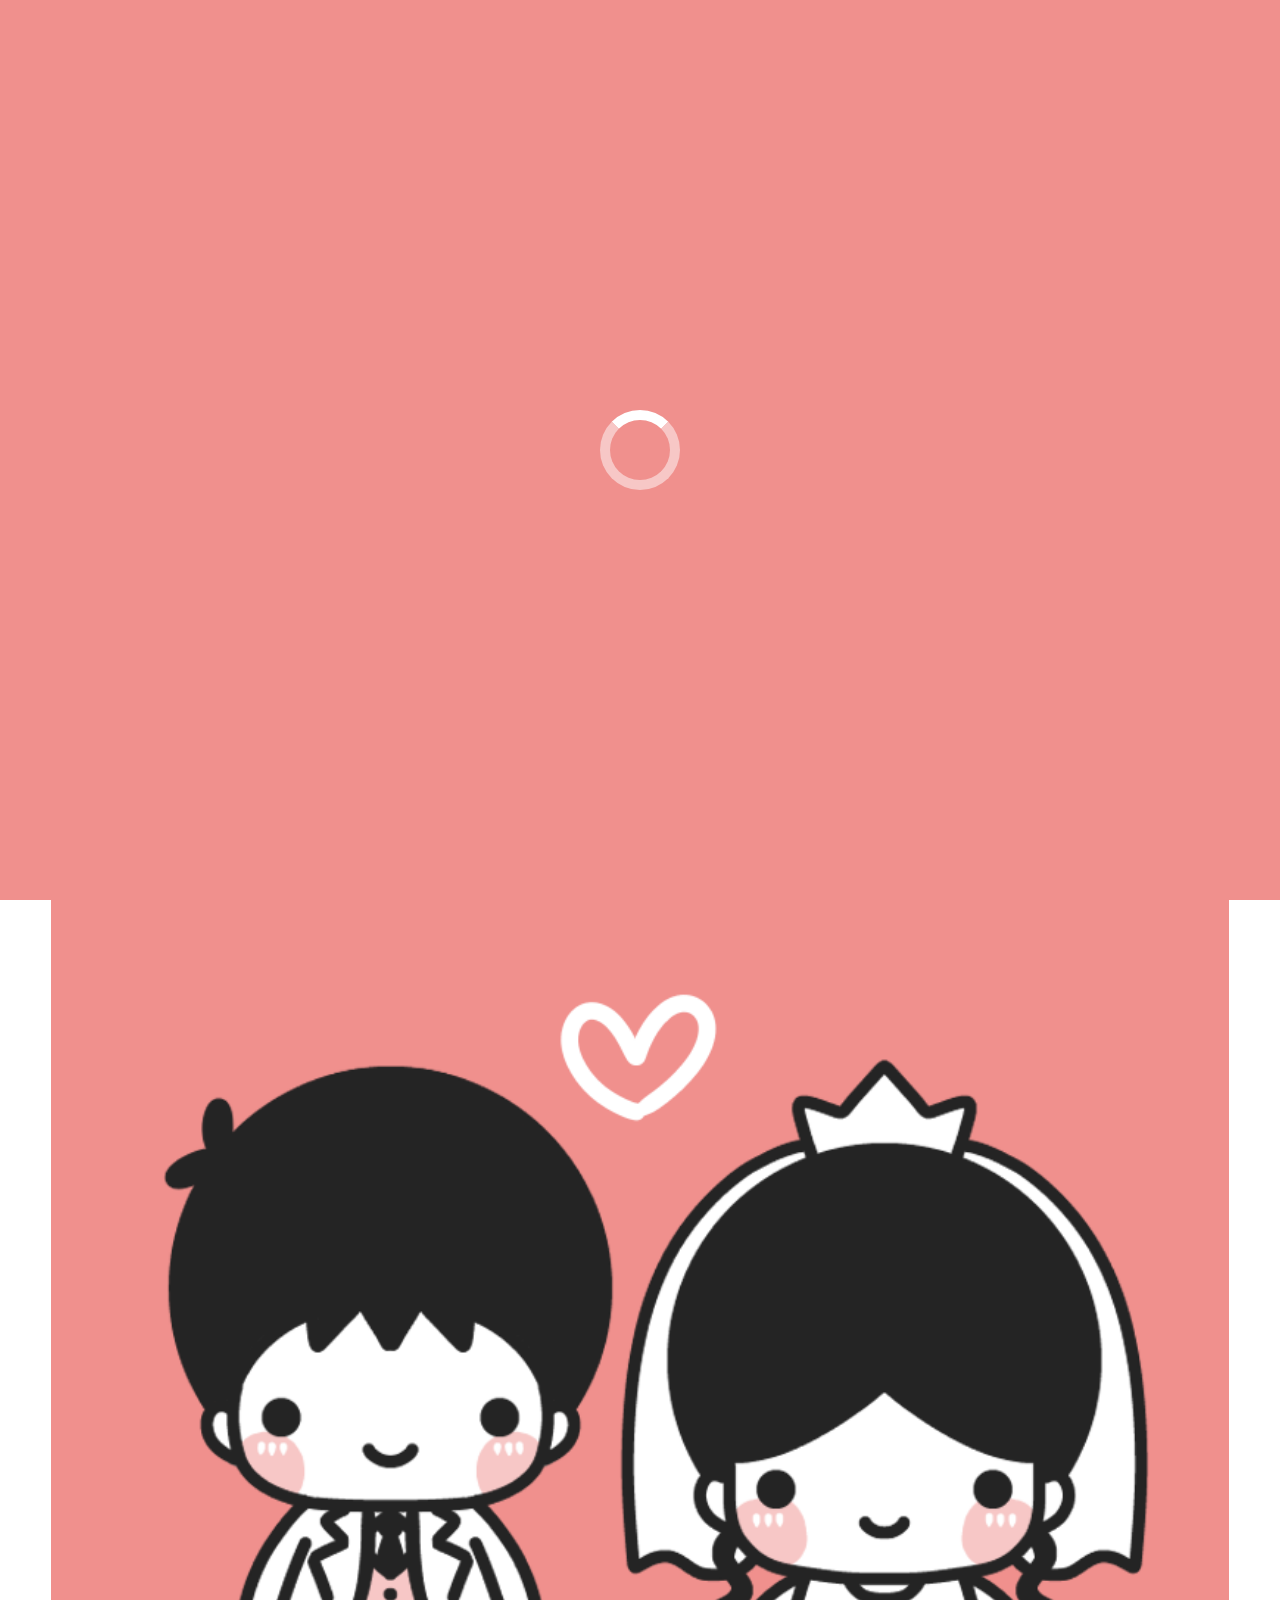
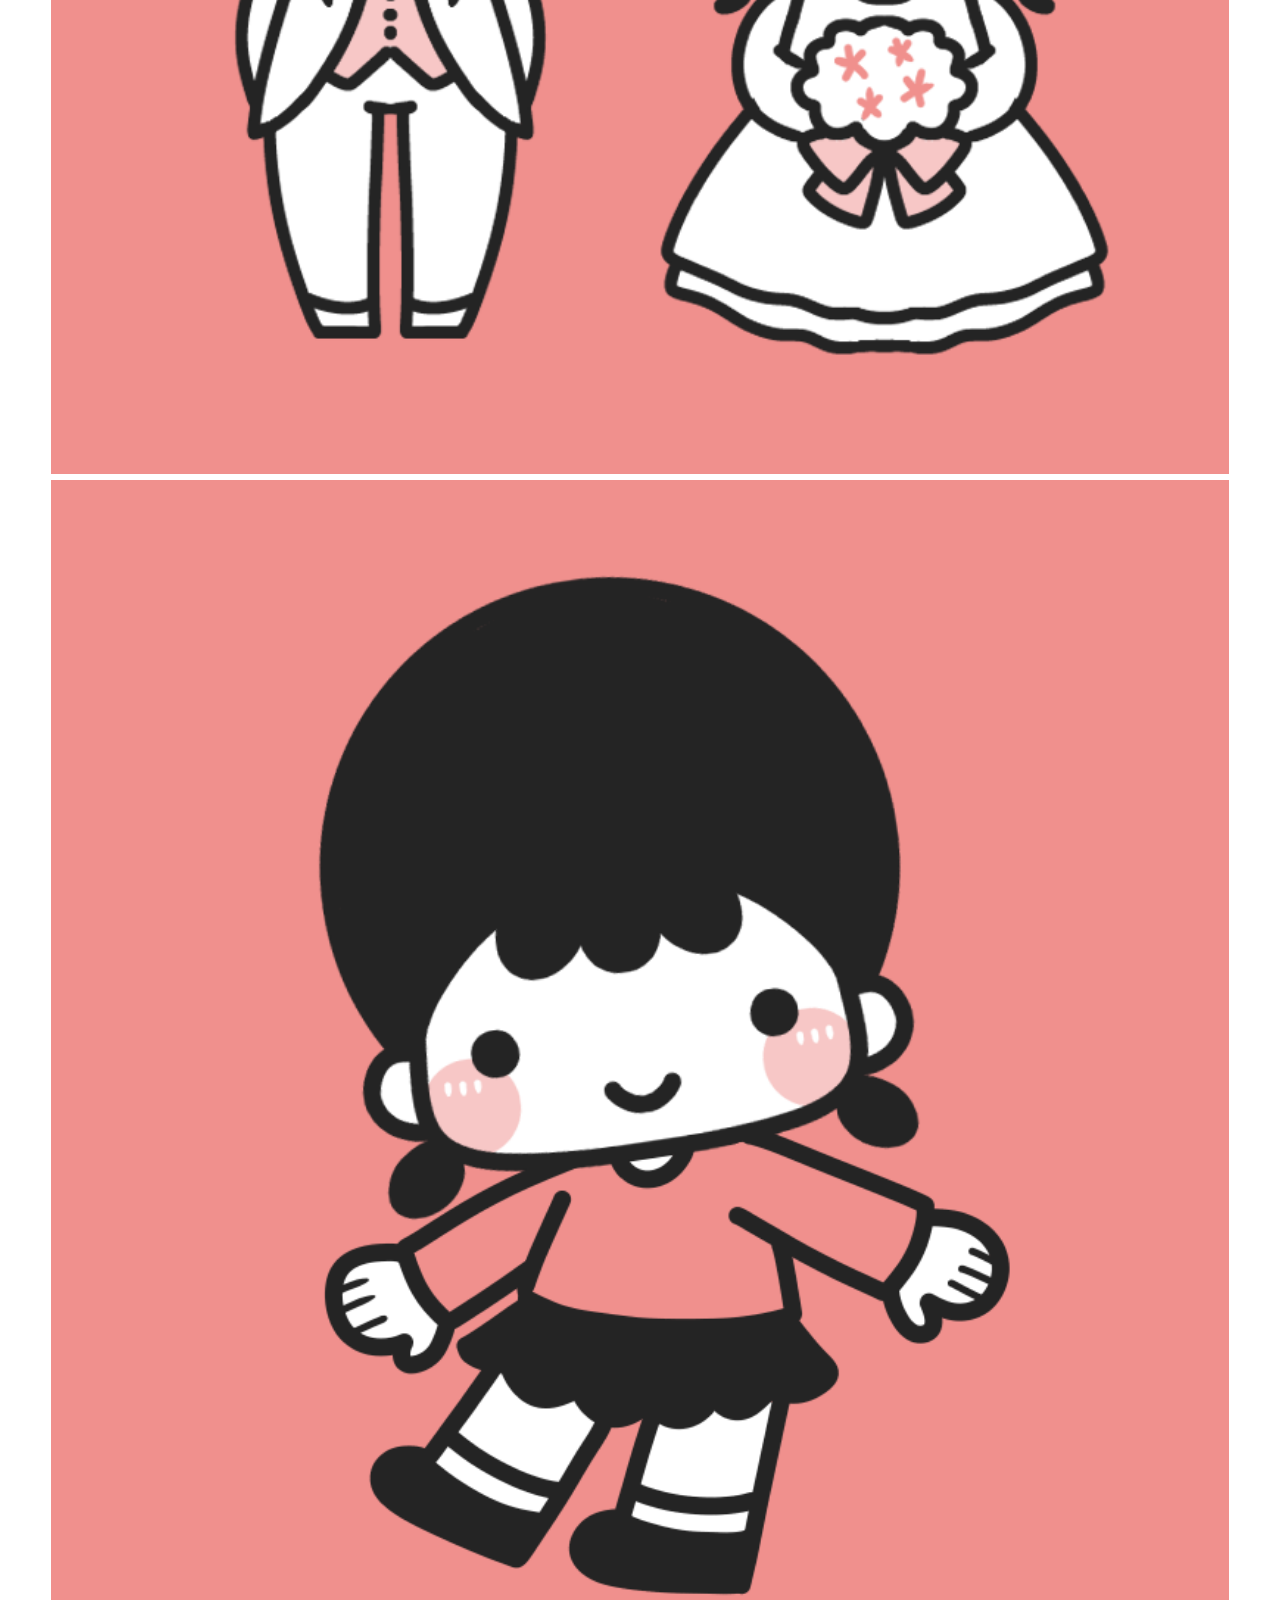
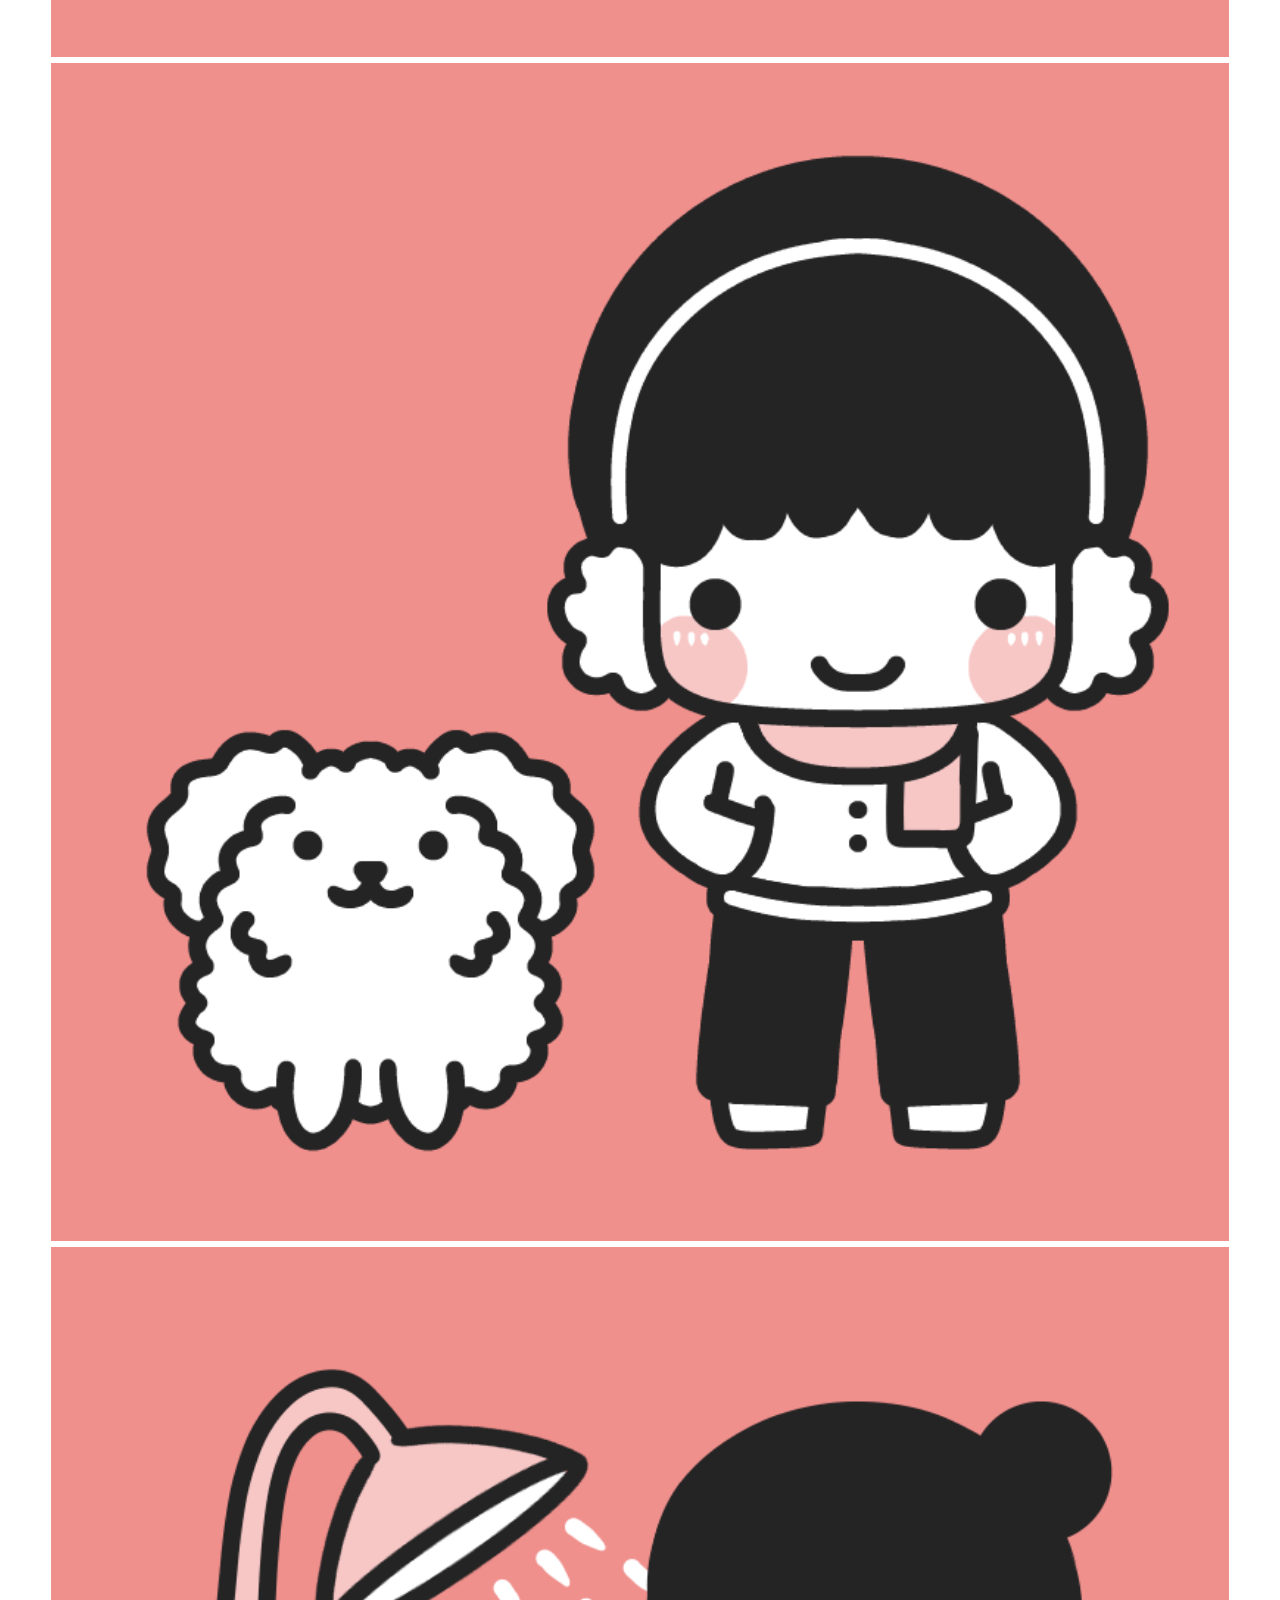
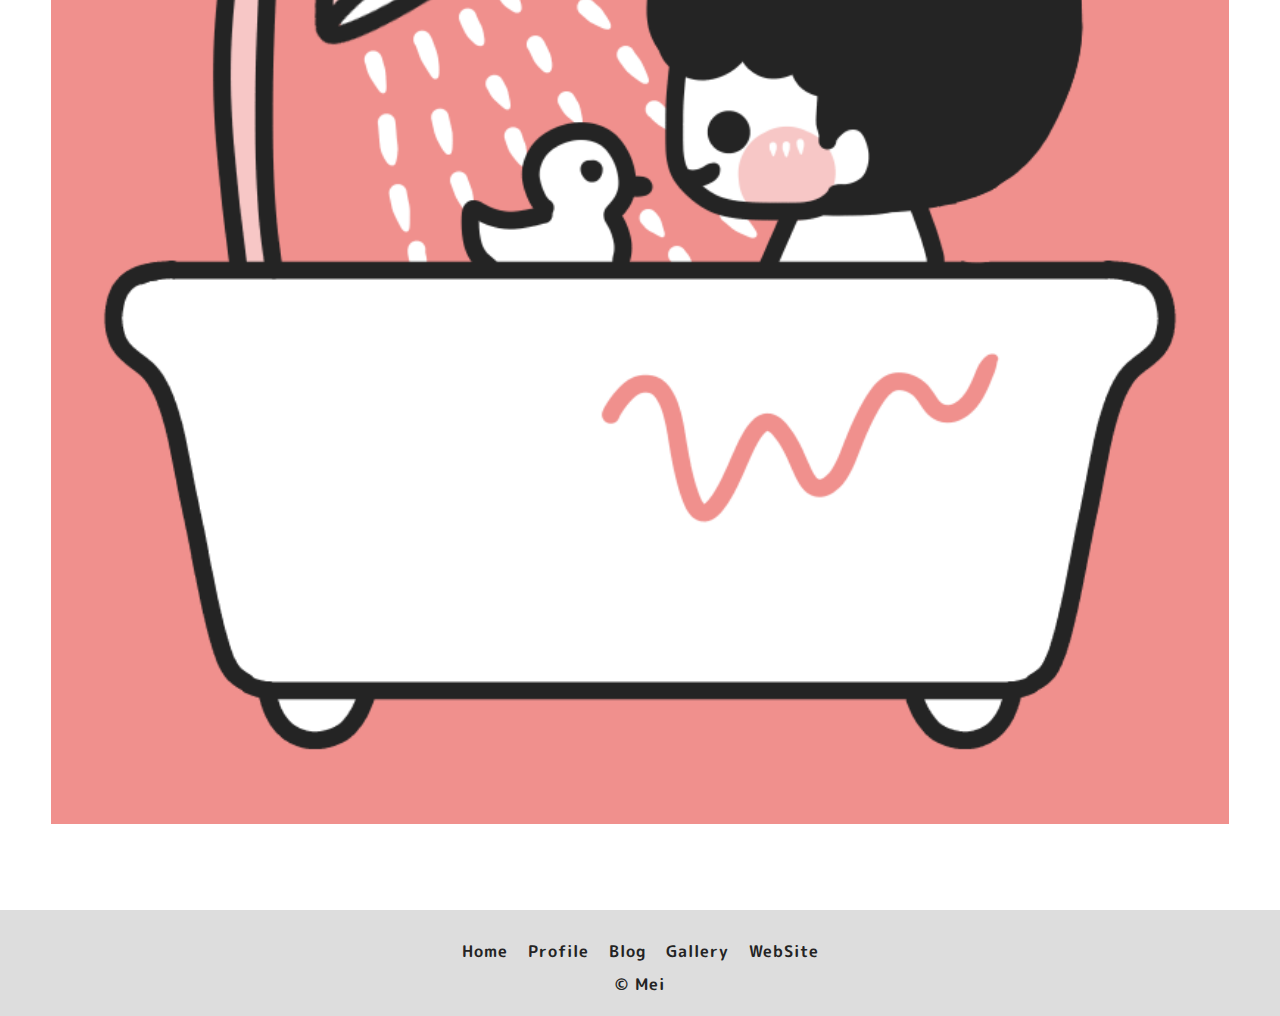
==== commit b7f61e10: "Add files via upload" ====
--- a/index.html
+++ b/index.html
@@ -20,7 +20,7 @@
 	
     <header id="header">
 		<div class="header-wrap">
-			<h1 class="site-title"><a href="index.html"><img src="img/icon.png" alt="ハート">Mei</a></h1>
+			<h1 class="site-title"><a href="index.html" id="site-title"><img src="img/icon.png" alt="ハート">Mei</a></h1>
 			<div class="header-box">
 				<button id="darkmode" class="header-item" aria-label="ダークモード"></button>
 				<button id="js-hamburger" type="button" class="hamburger header-item" aria-controls="navigation" aria-expanded="false" aria-label="メニューを開く">
@@ -33,6 +33,7 @@
 				<ul class="global-navigation__list">
 					<li><a href="index.html">Home</a></li>
 					<li><a href="profile.html">Profile</a></li>
+					<li><a href="blog.html">Blog</a></li>
 					<li><a href="gallery.html">Gallery</a></li>
 					<li><a href="web.html">WebSite</a></li>
 				</ul>
@@ -85,6 +86,9 @@
 				<a href="profile.html">Profile</a>
 			</li>
 			<li>
+				<a href="blog.html">Blog</a>
+			</li>
+			<li>
 				<a href="gallery.html">Gallery</a>
 			</li>
 			<li>
--- a/css/style.css
+++ b/css/style.css
@@ -165,10 +165,12 @@
 	z-index: 999;
     visibility: hidden;
 	background-color: rgba(0,0,0,0.8);
+	opacity: 0;
     transition: 0.3s;
 }
 #header .header__nav-area.-active {
 	visibility: visible;
+	opacity: 1;
 }
 #header ul.global-navigation__list{
 	background-color: var(--light);
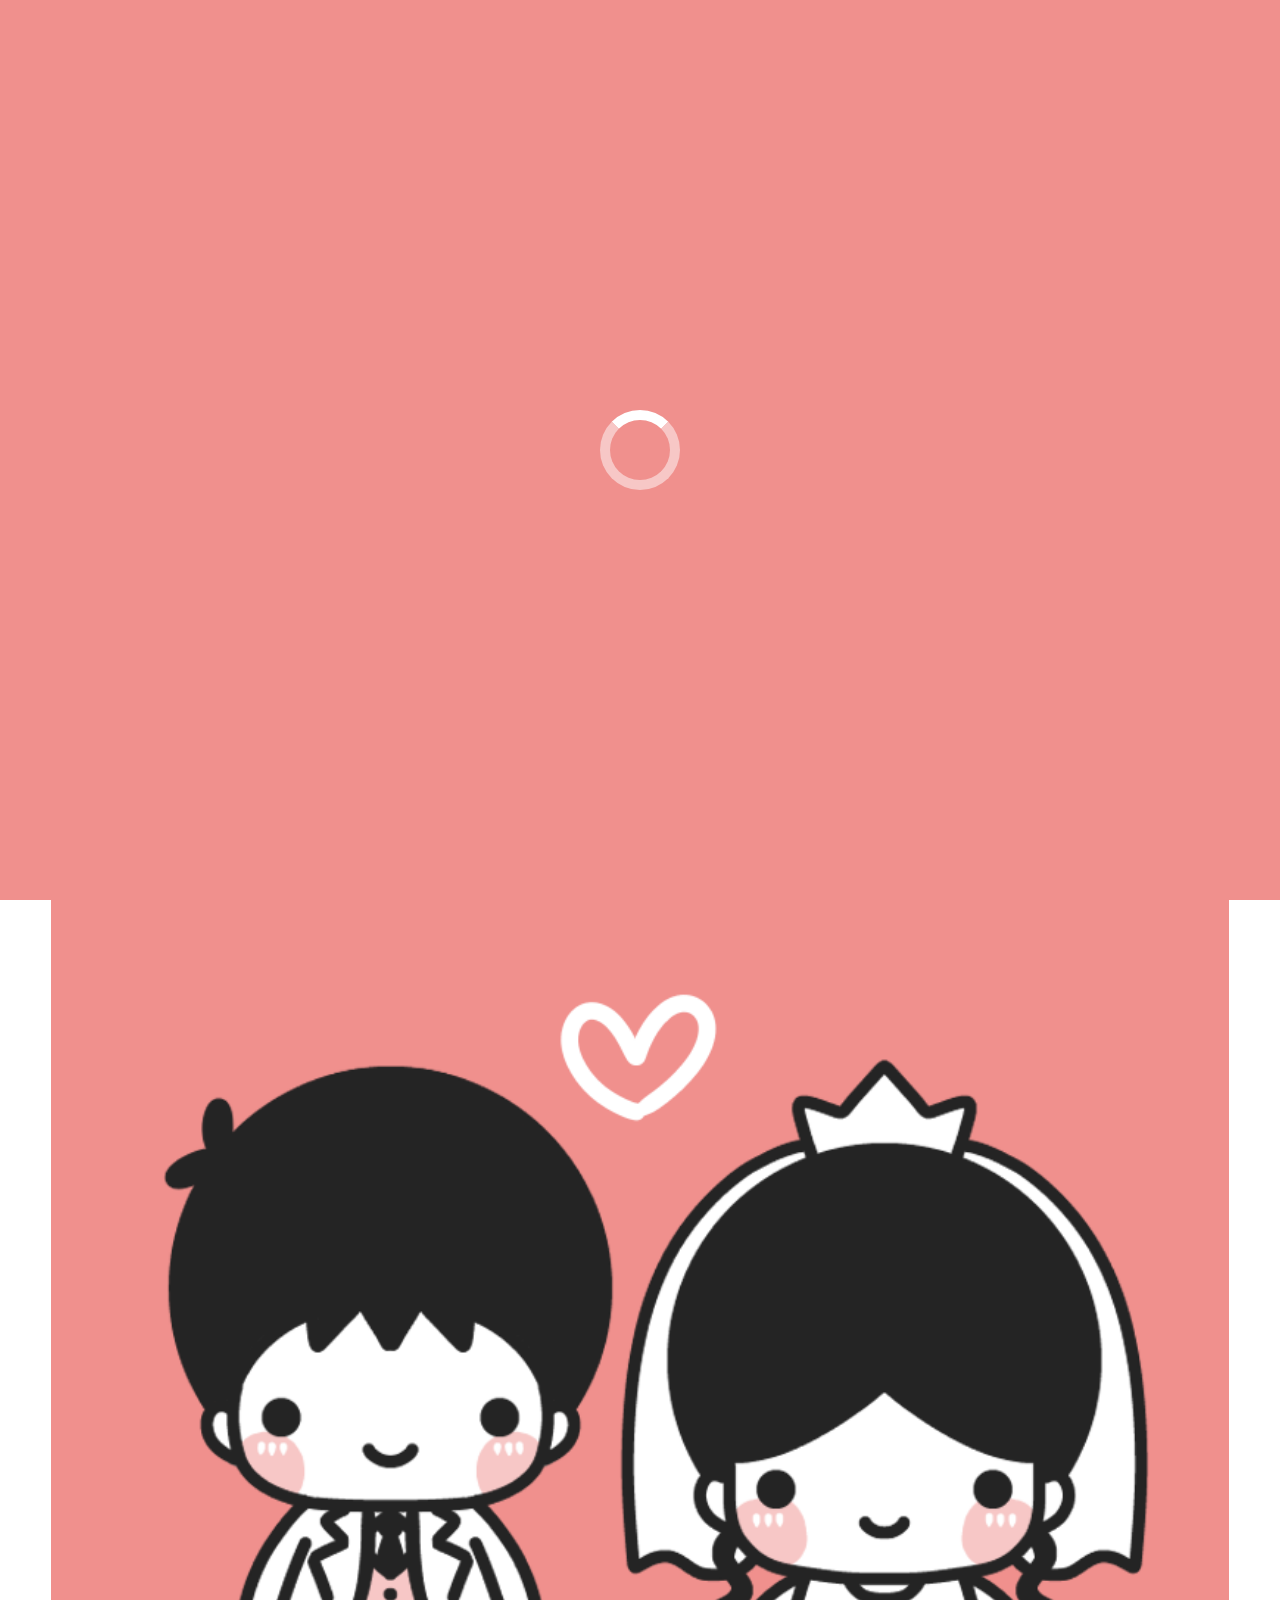
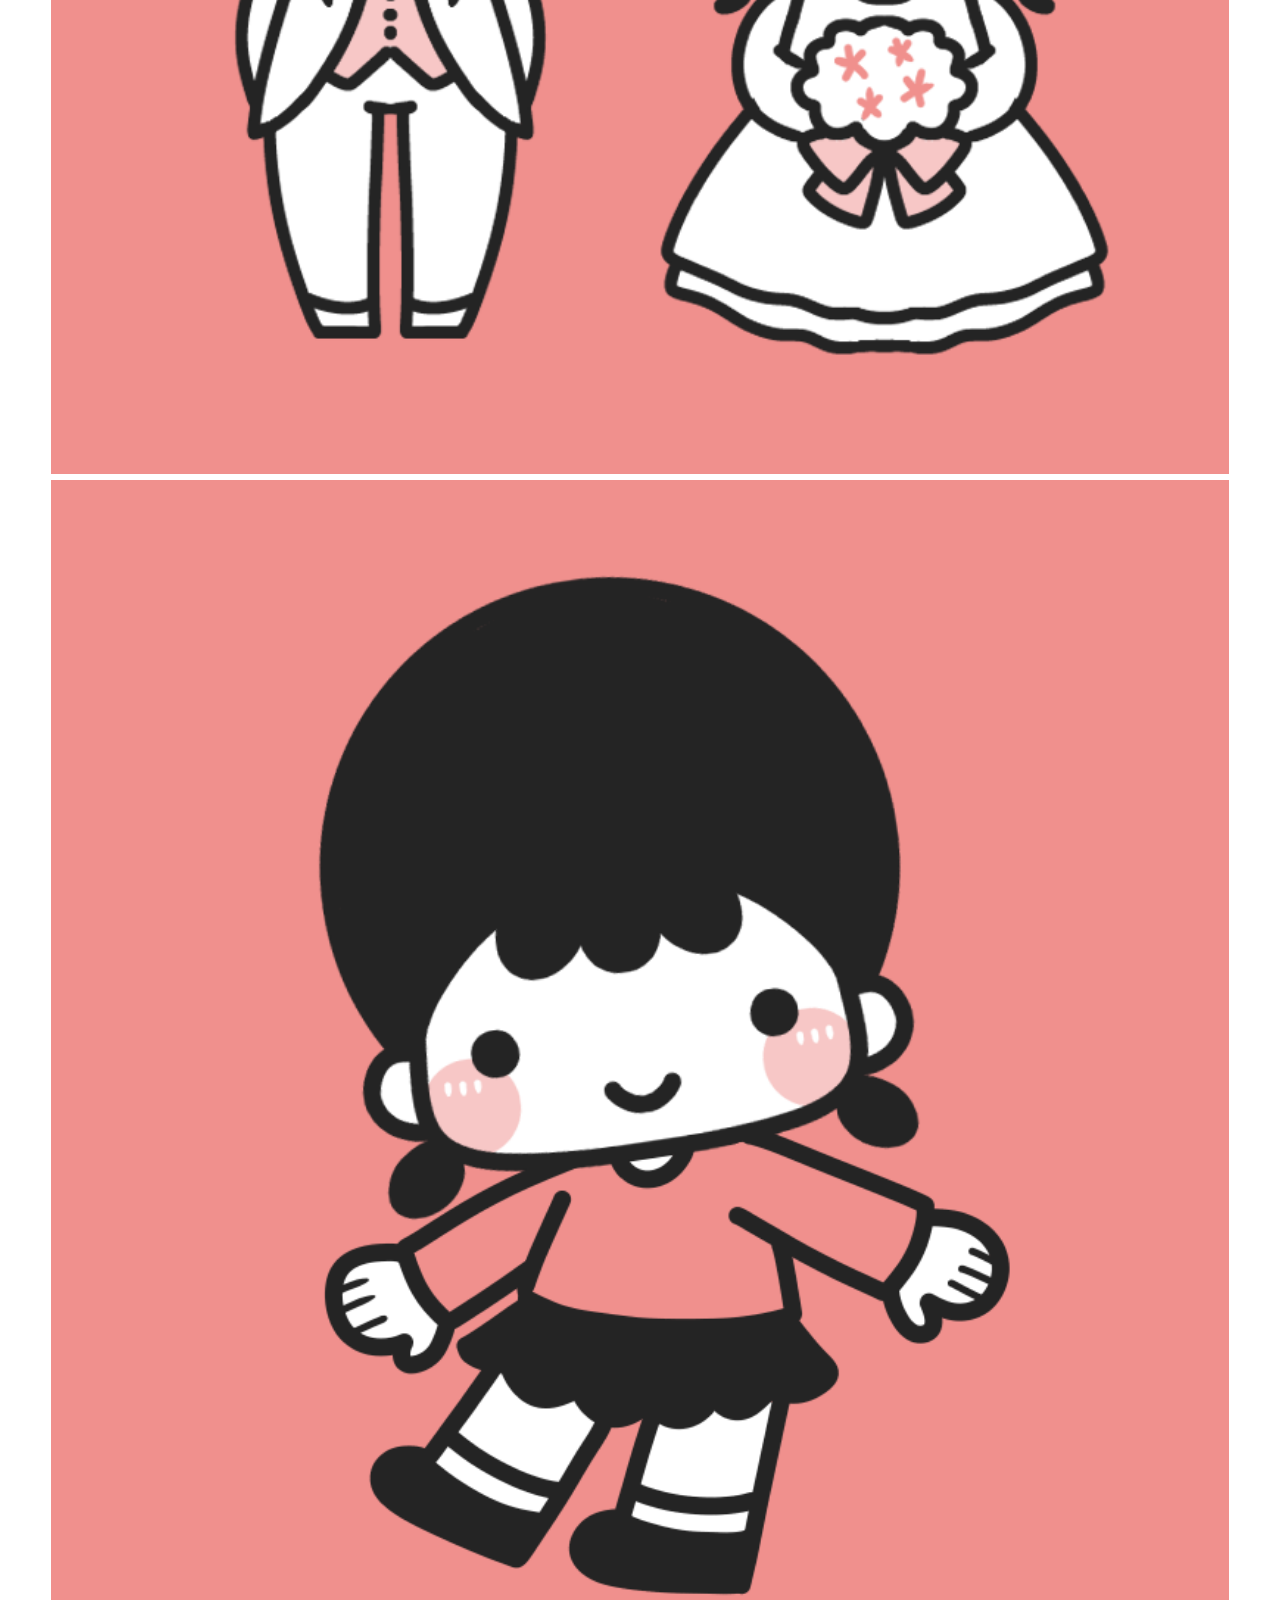
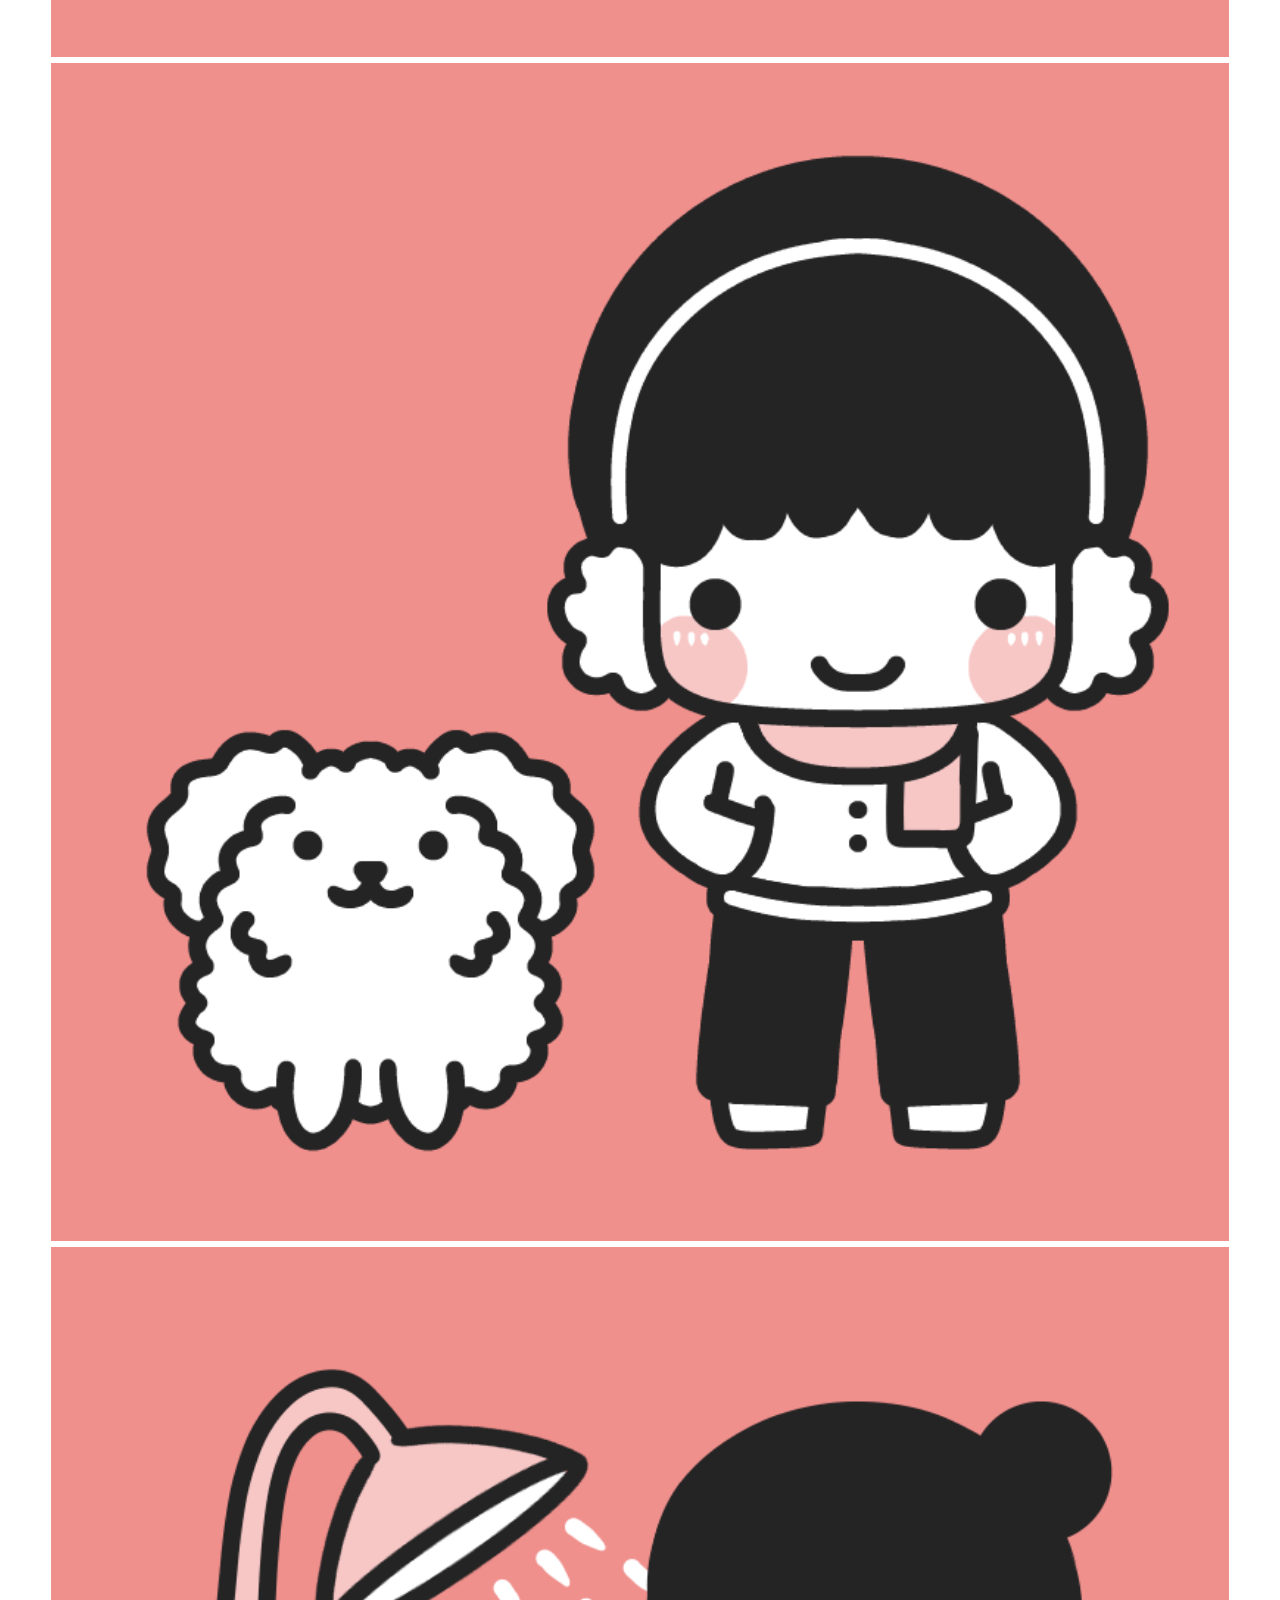
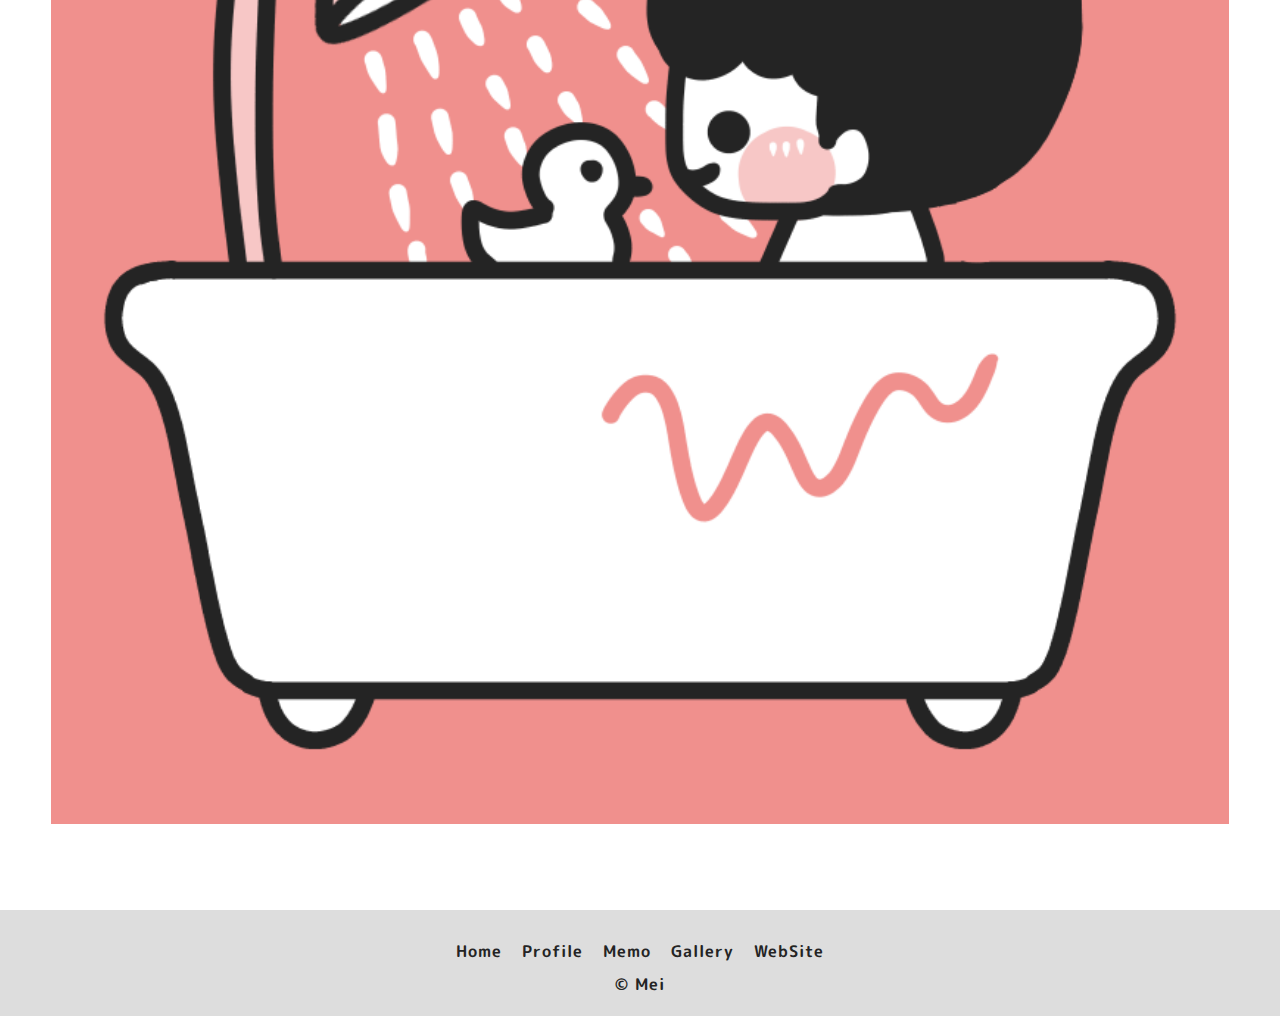
==== commit 9c7abae6: "Add files via upload" ====
--- a/index.html
+++ b/index.html
@@ -33,7 +33,7 @@
 				<ul class="global-navigation__list">
 					<li><a href="index.html">Home</a></li>
 					<li><a href="profile.html">Profile</a></li>
-					<li><a href="blog.html">Blog</a></li>
+					<li><a href="blog.html">Memo</a></li>
 					<li><a href="gallery.html">Gallery</a></li>
 					<li><a href="web.html">WebSite</a></li>
 				</ul>
@@ -86,7 +86,7 @@
 				<a href="profile.html">Profile</a>
 			</li>
 			<li>
-				<a href="blog.html">Blog</a>
+				<a href="blog.html">Memo</a>
 			</li>
 			<li>
 				<a href="gallery.html">Gallery</a>
